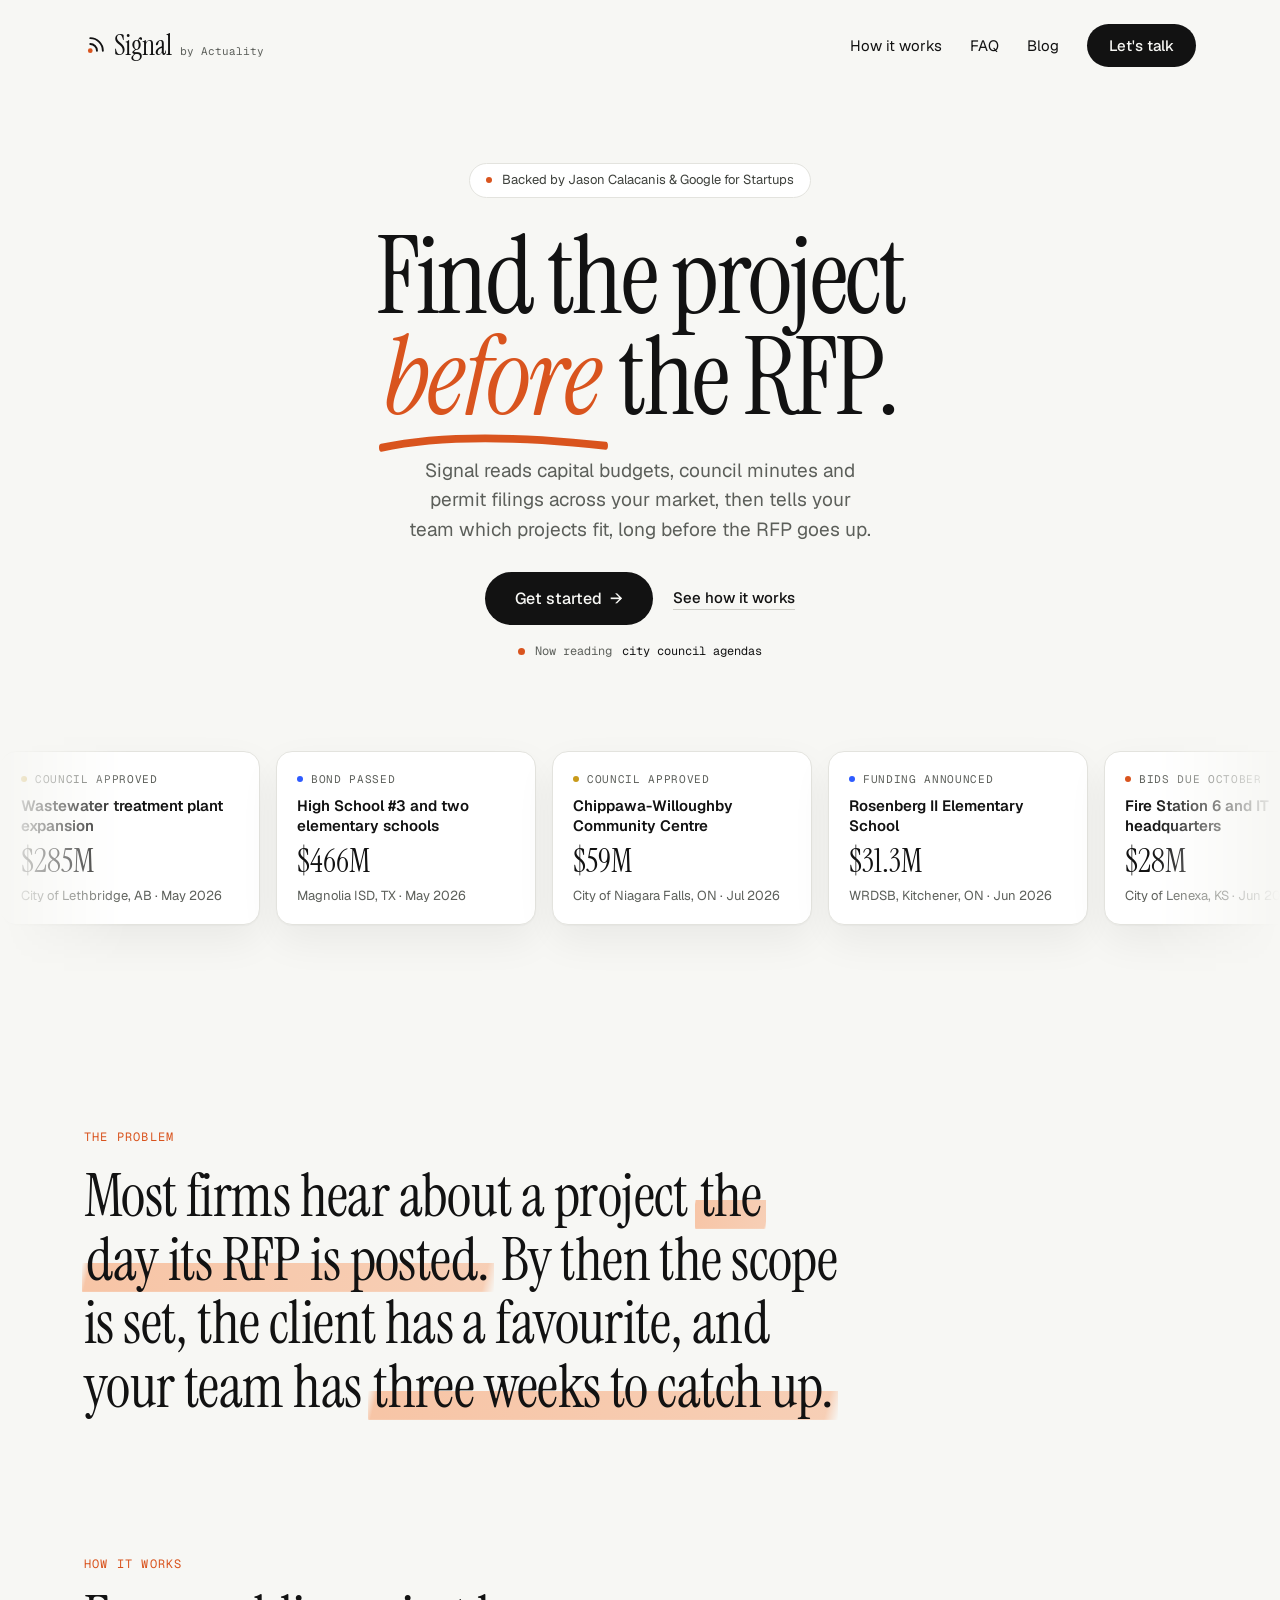
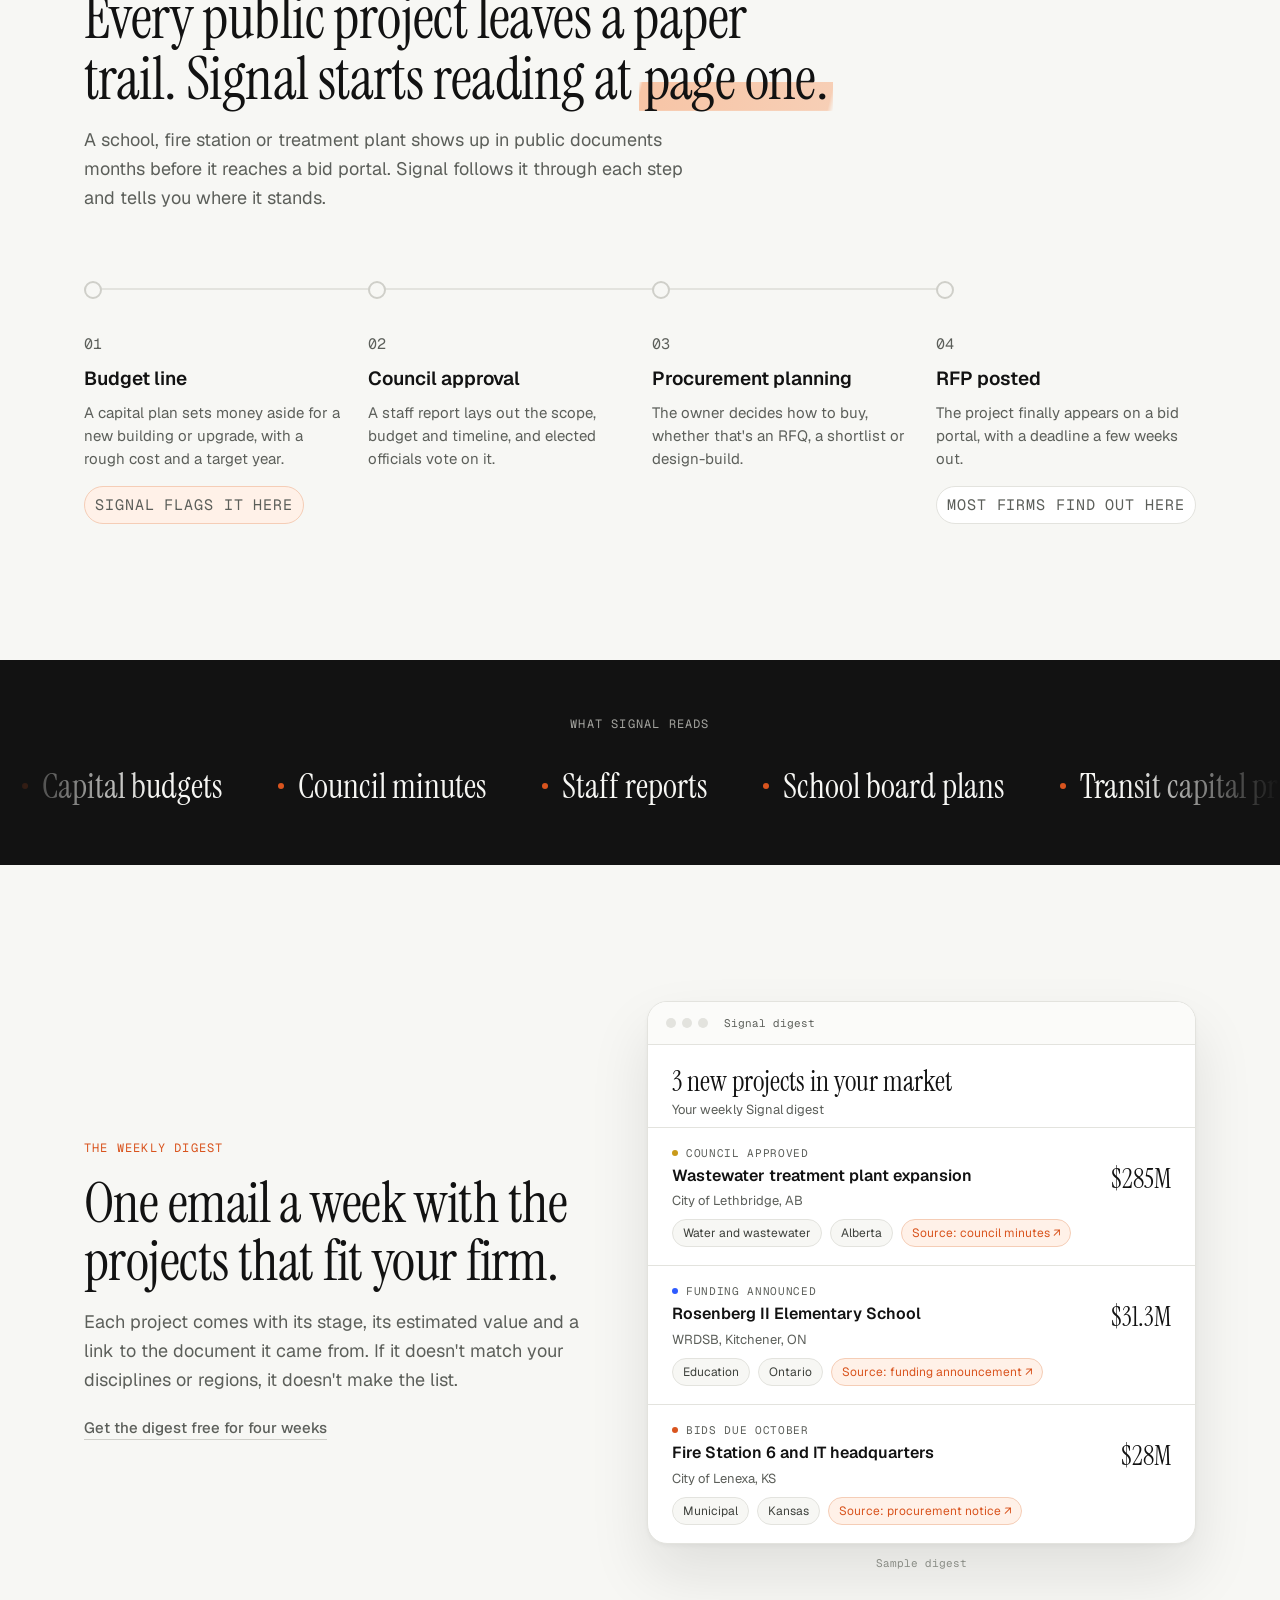
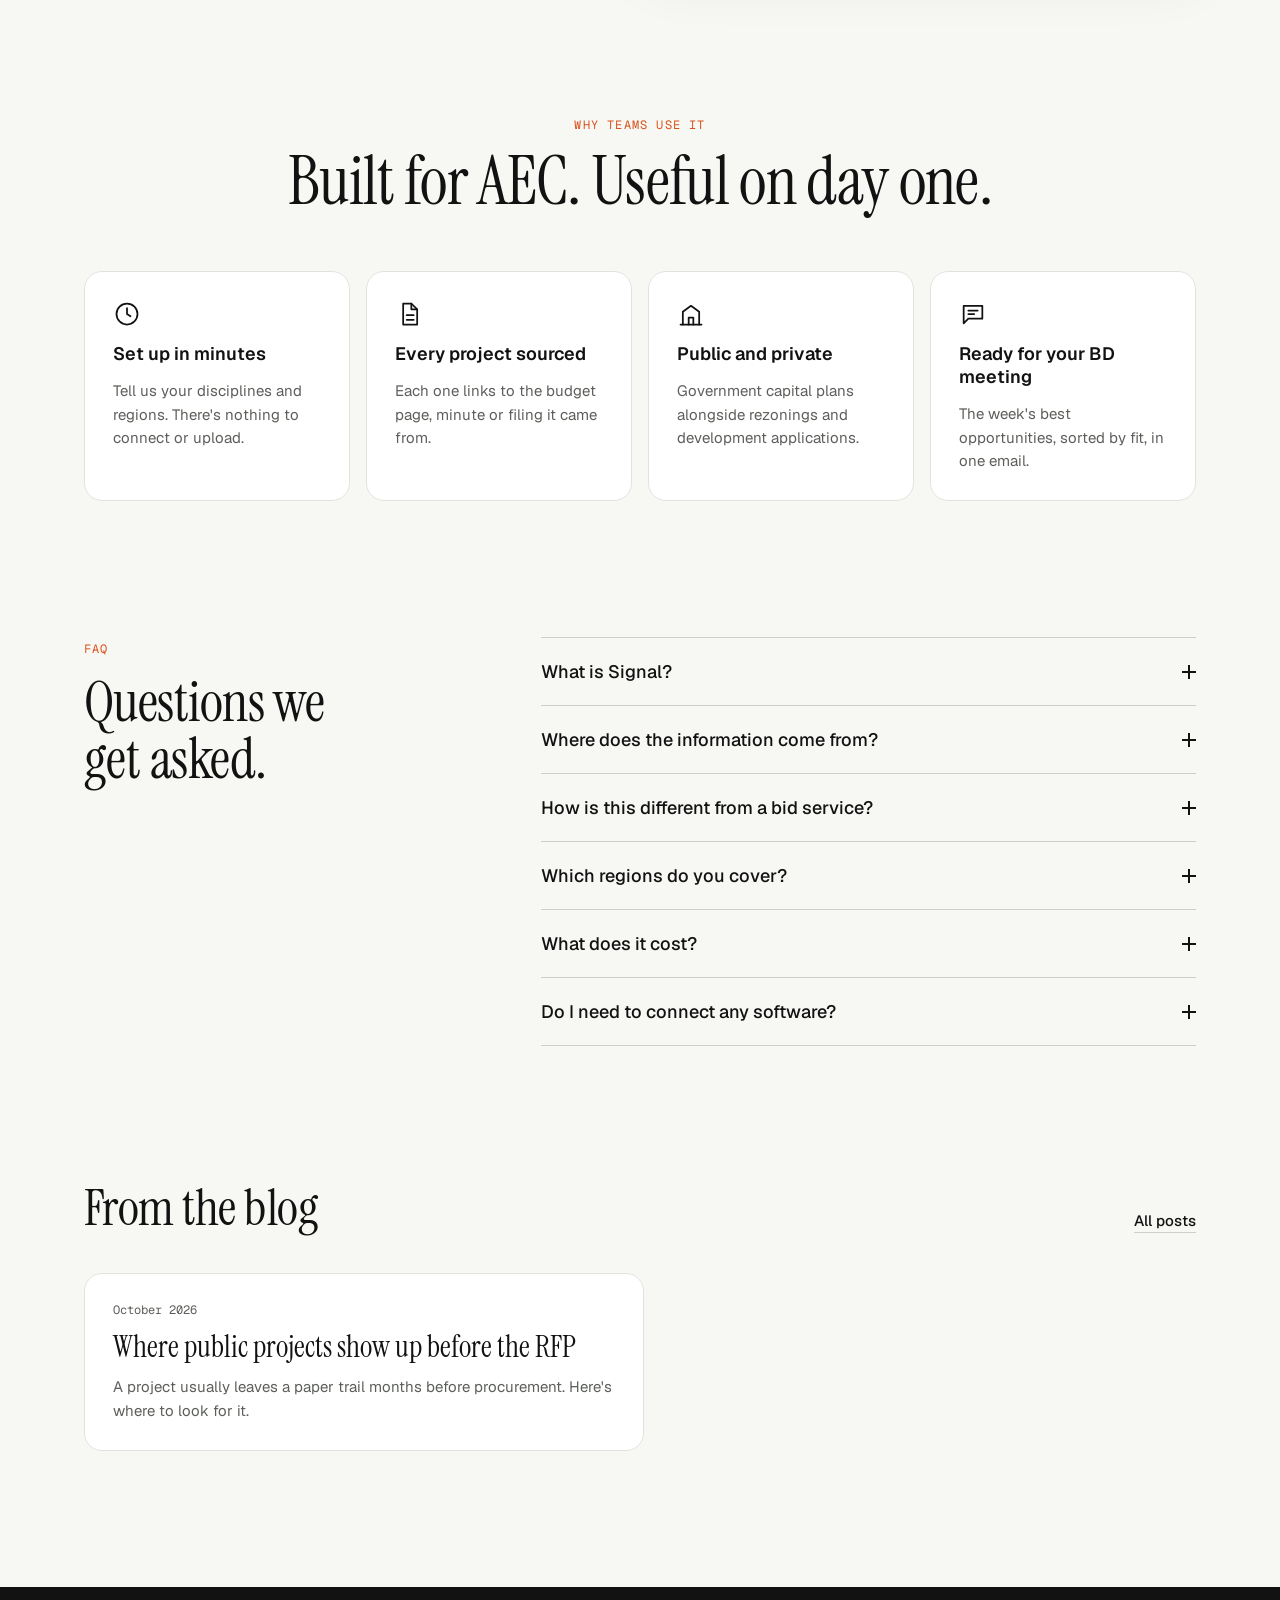
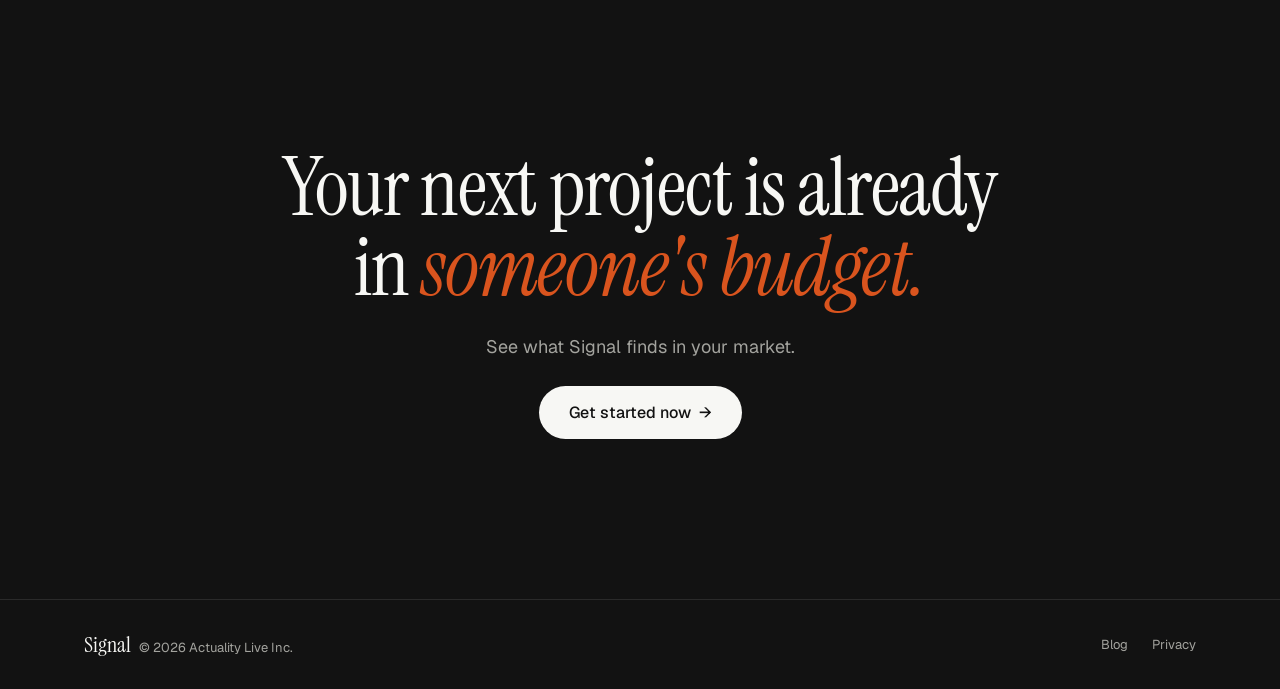
==== index.html @ 7be0cb13 "Add files via upload" ====
<!doctype html>
<html lang="en">
<head>
<meta charset="utf-8">
<meta name="viewport" content="width=device-width, initial-scale=1">
<title>Signal by Actuality | Find AEC projects before the RFP</title>
<meta name="description" content="Signal reads capital budgets, council minutes and permit filings across your market, then tells your AEC team which projects fit, long before the RFP goes up.">
<link rel="canonical" href="https://aecsignal.ai/">
<meta property="og:type" content="website">
<meta property="og:site_name" content="Signal by Actuality">
<meta property="og:title" content="Signal by Actuality">
<meta property="og:description" content="Signal reads capital budgets, council minutes and permit filings across your market, then tells your AEC team which projects fit, long before the RFP goes up.">
<meta property="og:url" content="https://aecsignal.ai/">
<meta property="og:image" content="https://aecsignal.ai/assets/og-image.png">
<meta property="og:image:width" content="1200">
<meta property="og:image:height" content="630">
<meta name="twitter:card" content="summary_large_image">
<link rel="icon" href="assets/favicon.svg" type="image/svg+xml">
<link rel="apple-touch-icon" href="assets/apple-touch-icon.png">
<link rel="preload" href="assets/fonts/InstrumentSerif-Regular.woff2" as="font" type="font/woff2" crossorigin>
<link rel="preload" href="assets/fonts/Geist.woff2" as="font" type="font/woff2" crossorigin>
<link rel="stylesheet" href="assets/site.css">
<script type="application/ld+json">{"@context": "https://schema.org", "@graph": [{"@type": "Organization", "@id": "https://aecsignal.ai/#org", "name": "Signal by Actuality", "url": "https://aecsignal.ai/", "logo": "https://aecsignal.ai/assets/apple-touch-icon.png", "parentOrganization": {"@type": "Organization", "name": "Actuality Live Inc."}}, {"@type": "WebSite", "@id": "https://aecsignal.ai/#website", "url": "https://aecsignal.ai/", "name": "Signal by Actuality", "publisher": {"@id": "https://aecsignal.ai/#org"}}, {"@type": "FAQPage", "mainEntity": [{"@type": "Question", "name": "What is Signal?", "acceptedAnswer": {"@type": "Answer", "text": "Signal finds AEC projects early. It reads public records like capital budgets, council agendas and permit filings, and sends your team the projects that match your disciplines and regions."}}, {"@type": "Question", "name": "Where does the information come from?", "acceptedAnswer": {"@type": "Answer", "text": "Public sources: municipal and school board capital budgets, council and board agendas, staff reports, funding announcements, rezoning and development applications, and procurement portals. Every project links back to the document it came from."}}, {"@type": "Question", "name": "How is this different from a bid service?", "acceptedAnswer": {"@type": "Answer", "text": "A bid service tells you about an RFP once it's posted. Signal looks for the project in the months before that, while the scope and budget are still being decided."}}, {"@type": "Question", "name": "Which regions do you cover?", "acceptedAnswer": {"@type": "Answer", "text": "We're starting with a focused set of markets in Canada and the US. Tell us where you work when you sign up and we'll let you know if we cover it."}}, {"@type": "Question", "name": "What does it cost?", "acceptedAnswer": {"@type": "Answer", "text": "The weekly digest is free for your first four weeks. If it's useful, we'll talk about pricing after that."}}, {"@type": "Question", "name": "Do I need to connect any software?", "acceptedAnswer": {"@type": "Answer", "text": "No. There's nothing to install, connect or upload. You tell us your disciplines and regions, and the digest arrives by email."}}]}]}</script>
<script>document.documentElement.classList.add('js');</script>
<style>
h1,h2,h3{text-wrap:balance}
p{text-wrap:pretty}
.nav-anchor{font-size:15px}
@media (max-width:760px){.nav-anchor{display:none}}

/* reveal system */
.js [data-reveal]{opacity:0;transform:translateY(22px);filter:blur(6px);transition:opacity .9s cubic-bezier(.2,.7,.2,1),transform .9s cubic-bezier(.2,.7,.2,1),filter .9s cubic-bezier(.2,.7,.2,1);transition-delay:var(--d,0s)}
.js [data-reveal].in{opacity:1;transform:none;filter:none}

/* hero */
.hero-shell{position:relative;overflow:hidden}
.wave-layer{position:absolute;inset:0;pointer-events:none;-webkit-mask-image:linear-gradient(to bottom,#000 55%,transparent 100%);mask-image:linear-gradient(to bottom,#000 55%,transparent 100%)}
.waves{position:absolute;left:50%;top:44%;width:0;height:0;pointer-events:none}
.waves span{position:absolute;left:-460px;top:-460px;width:920px;height:920px;border-radius:50%;border:1px solid var(--line-strong);opacity:0;animation:wave 9s cubic-bezier(.2,.6,.3,1) infinite}
.waves span:nth-child(2){animation-delay:3s}.waves span:nth-child(3){animation-delay:6s}
@keyframes wave{0%{transform:scale(.25);opacity:0}15%{opacity:.9}100%{transform:scale(1.25);opacity:0}}
.hero{position:relative;padding-top:72px;padding-bottom:56px;display:flex;flex-direction:column;align-items:center;text-align:center;gap:28px}
.pill{display:inline-flex;align-items:center;white-space:nowrap;position:relative;background:var(--white);border:1px solid var(--line);border-radius:999px;padding:8px 16px 8px 32px;font-size:13px;line-height:1.3;color:var(--soft);max-width:100%}
.pill::before{content:"";position:absolute;left:16px;top:50%;width:6px;height:6px;margin-top:-3px;border-radius:50%;background:var(--accent)}
@media (max-width:420px){.pill{white-space:normal;text-align:left}}
.dot{display:inline-block;width:6px;height:6px;border-radius:50%;background:var(--accent);flex:0 0 auto}
.hero h1{margin:0;max-width:1000px;font-family:var(--serif);font-weight:400;font-size:clamp(54px,8.4vw,120px);line-height:.94;letter-spacing:-.025em}
.hero h1 .w{display:inline-block;opacity:0;transform:translateY(.35em);filter:blur(10px);animation:wordIn 1s cubic-bezier(.2,.7,.2,1) forwards;animation-delay:var(--d)}
@keyframes wordIn{to{opacity:1;transform:none;filter:none}}
.hero h1 em{position:relative;color:var(--accent);padding-right:.04em}
.hero h1 em svg{position:absolute;left:-2%;bottom:-.08em;width:104%;height:.22em;overflow:visible}
.hero h1 em path{stroke:var(--accent);stroke-width:4;fill:none;stroke-linecap:round;stroke-dasharray:420;stroke-dashoffset:420;animation:draw 1.1s cubic-bezier(.6,0,.2,1) 1.15s forwards}
@keyframes draw{to{stroke-dashoffset:0}}
.hero .sub{margin:0;max-width:600px;font-size:19px;line-height:1.55;color:var(--muted);text-wrap:balance}
.hero-cta{display:flex;flex-direction:column;align-items:center;gap:18px}
.cta-row{display:flex;flex-wrap:wrap;justify-content:center;align-items:center;gap:20px}
.btn .arr{display:inline-block;margin-left:8px;transition:transform .25s}
.btn:hover .arr{transform:translateX(4px)}
.link{font-size:15px;font-weight:500;border-bottom:1px solid var(--line-strong);padding-bottom:2px}
.link:hover{border-color:var(--ink);opacity:1}
.reading{display:flex;align-items:center;gap:10px;font-family:var(--mono);font-size:12px;color:var(--muted)}
.reading .dot{width:7px;height:7px}
.reading b{font-weight:400;color:var(--ink);display:inline-block;min-width:12ch;text-align:left}
@keyframes sgSwap{from{opacity:0;transform:translateY(6px)}to{opacity:1;transform:none}}
.swap{animation:sgSwap .5s ease-out both}

/* project cards */
.cards-band{padding:24px 0 72px;overflow:hidden;-webkit-mask-image:linear-gradient(90deg,transparent,#000 10%,#000 90%,transparent);mask-image:linear-gradient(90deg,transparent,#000 10%,#000 90%,transparent)}
@keyframes sgMarq{from{transform:translateX(0)}to{transform:translateX(-50%)}}
@keyframes sgMarqR{from{transform:translateX(-50%)}to{transform:translateX(0)}}
.marq{display:flex;gap:16px;width:max-content;padding:12px 0;animation:sgMarq 70s linear infinite}
.marq-r{display:flex;gap:12px;width:max-content;animation:sgMarqR 50s linear infinite}
.marq:hover,.marq-r:hover{animation-play-state:paused}
@keyframes sgBob{0%,100%{transform:translateY(0)}50%{transform:translateY(-7px)}}
.bob{animation:sgBob 6s ease-in-out infinite}.bob2{animation:sgBob 7s ease-in-out -2s infinite}
.opp{flex:0 0 auto;width:260px;background:var(--white);border:1px solid var(--line);border-radius:16px;padding:20px;display:flex;flex-direction:column;gap:10px;text-align:left;box-shadow:0 1px 2px rgba(18,18,18,.04),0 16px 40px rgba(18,18,18,.06)}
.opp-stage{display:flex;align-items:center;gap:6px;font-family:var(--mono);font-size:11px;text-transform:uppercase;letter-spacing:.06em;color:var(--muted)}
.opp-title{font-size:15px;font-weight:600;line-height:1.3}
.opp-value{font-family:var(--serif);font-size:32px;line-height:1}
.opp-meta{font-size:13px;color:var(--muted)}
.lift{transition:transform .3s cubic-bezier(.2,.7,.2,1),box-shadow .3s,border-color .3s}
.lift:hover{transform:translateY(-4px);box-shadow:0 2px 4px rgba(18,18,18,.04),0 24px 48px rgba(18,18,18,.10);border-color:var(--line-strong);opacity:1}

/* scroll-lit statements */
.statement{display:flex;flex-direction:column;gap:20px;padding-top:120px}
.statement h2{max-width:1000px;font-size:clamp(34px,4.6vw,60px);line-height:1.08}
.lit .word{transition:color .25s}
.js .lit .word{color:#C9CBC5}
.js .lit .word.on{color:var(--ink)}

/* how it works */
.how{padding-top:136px;padding-bottom:136px;display:flex;flex-direction:column;gap:56px}
.how-head{display:flex;flex-direction:column;gap:16px;max-width:820px}
.how-head h2{font-size:clamp(36px,4.6vw,60px);line-height:1.04}
.how-head p{margin:0;font-size:18px;line-height:1.6;color:var(--muted);max-width:620px}
.track{position:relative;display:grid;grid-template-columns:repeat(4,1fr);gap:24px;padding-top:64px}
.rail{position:absolute;left:0;top:20px;height:2px;background:var(--line)}
.rail i{position:absolute;left:0;top:0;bottom:0;width:var(--p,0%);background:var(--accent);transition:width .15s linear}
.stage{position:relative;display:flex;flex-direction:column;gap:10px}
.stage::before{content:"";position:absolute;top:-51px;left:0;width:14px;height:14px;border-radius:50%;background:var(--paper);border:2px solid var(--line-strong);transition:border-color .3s,background .3s,box-shadow .3s}
.stage.on::before{border-color:var(--accent);background:var(--accent);box-shadow:0 0 0 6px rgba(217,84,30,.14)}
.stage-n{font-family:var(--mono);font-size:12px;color:var(--muted)}
.stage strong{font-size:19px;font-weight:600}
.stage span{font-size:15px;line-height:1.55;color:var(--muted)}
.tag{align-self:flex-start;margin-top:6px;font-family:var(--mono);font-size:11px;letter-spacing:.06em;text-transform:uppercase;padding:6px 10px;border-radius:999px}
.tag-signal{background:var(--accent-wash);color:var(--accent);border:1px solid #F5CDB6}
.tag-late{background:var(--white);color:var(--muted);border:1px solid var(--line)}
@media (max-width:760px){
  .track{grid-template-columns:1fr;gap:36px;padding-top:0;padding-left:40px}
  .rail{left:6px;top:4px;width:2px!important}
  .rail i{width:100%;height:var(--p,0%);bottom:auto}
  .stage::before{top:2px;left:-41px}
}

/* sources band */
.night{background:var(--ink);color:var(--paper)}
.sources-label{padding-top:56px;padding-bottom:12px;text-align:center;font-family:var(--mono);font-size:12px;letter-spacing:.1em;text-transform:uppercase;color:var(--night-text)}
.sources-band{padding:20px 0 56px;overflow:hidden;-webkit-mask-image:linear-gradient(90deg,transparent,#000 12%,#000 88%,transparent);mask-image:linear-gradient(90deg,transparent,#000 12%,#000 88%,transparent)}
.source{flex:0 0 auto;display:flex;align-items:center;gap:12px;font-family:var(--serif);font-size:34px;color:var(--paper);padding:0 22px}

/* digest */
.digest{padding-top:136px;padding-bottom:136px;display:grid;grid-template-columns:1fr 1.1fr;gap:64px;align-items:center}
@media (max-width:900px){.digest{grid-template-columns:1fr}}
.digest-copy{display:flex;flex-direction:column;gap:18px}
.digest-copy h2{font-size:clamp(36px,4.4vw,56px);line-height:1.04}
.digest-copy p{margin:0;font-size:18px;line-height:1.6;color:var(--muted)}
.mail{background:var(--white);border:1px solid var(--line);border-radius:20px;box-shadow:0 2px 4px rgba(18,18,18,.04),0 30px 60px rgba(18,18,18,.10);overflow:hidden}
.mail-top{display:flex;align-items:center;gap:6px;padding:14px 18px;border-bottom:1px solid var(--line);background:#FBFBF9}
.mail-top i{width:10px;height:10px;border-radius:50%;background:var(--line)}
.mail-top span{margin-left:10px;font-family:var(--mono);font-size:11px;color:var(--muted)}
.mail-head{padding:22px 24px 8px}
.mail-head b{display:block;font-family:var(--serif);font-weight:400;font-size:28px;line-height:1.1}
.mail-head small{font-size:13px;color:var(--muted)}
.mail-item{display:grid;grid-template-columns:1fr auto;gap:6px 16px;padding:18px 24px;border-top:1px solid var(--line)}
.mail-item .opp-stage{grid-column:1/-1}
.mail-item strong{font-size:16px;font-weight:600;line-height:1.3}
.mail-item .val{font-family:var(--serif);font-size:26px;line-height:1;text-align:right;grid-row:2/4;grid-column:2}
.mail-item .where{font-size:13px;color:var(--muted)}
.mail-item .why{grid-column:1/-1;display:flex;flex-wrap:wrap;gap:8px;margin-top:4px}
.chip{font-size:12px;padding:5px 10px;border-radius:999px;background:var(--paper);border:1px solid var(--line);color:var(--soft)}
.chip-src{position:relative;color:var(--accent);background:var(--accent-wash);border-color:#F5CDB6}
.js .mail-item{opacity:0;transform:translateY(14px);transition:opacity .7s cubic-bezier(.2,.7,.2,1),transform .7s cubic-bezier(.2,.7,.2,1);transition-delay:var(--d,0s)}
.mail.in .mail-item{opacity:1;transform:none}
.mail.in .chip-src{animation:srcPing 2.4s ease-out 1.6s 2}
@keyframes srcPing{0%{box-shadow:0 0 0 0 rgba(217,84,30,.35)}70%,100%{box-shadow:0 0 0 8px rgba(217,84,30,0)}}
.caption{margin-top:12px;font-family:var(--mono);font-size:11px;color:var(--faint);text-align:center}

/* features */
.aec{padding-bottom:136px;display:flex;flex-direction:column;gap:56px}
.center-head{display:flex;flex-direction:column;align-items:center;text-align:center;gap:16px}
.center-head h2{font-size:clamp(40px,5.2vw,68px);line-height:1}
.feature-grid{display:grid;grid-template-columns:repeat(auto-fit,minmax(240px,1fr));gap:16px}
.feature{background:var(--white);border:1px solid var(--line);border-radius:18px;padding:28px;display:flex;flex-direction:column;gap:14px}
.feature strong{font-size:18px;font-weight:600}
.feature span{font-size:15px;line-height:1.55;color:var(--muted)}

/* faq */
.faq{padding-bottom:136px;display:grid;grid-template-columns:1fr 1.6fr;gap:48px}
@media (max-width:900px){.faq{grid-template-columns:1fr}}
.faq h2{font-size:clamp(36px,4.4vw,56px);line-height:1.02}
.faq-list{border-top:1px solid var(--line-strong)}
.faq details{border-bottom:1px solid var(--line-strong)}
.faq summary{list-style:none;cursor:pointer;display:flex;justify-content:space-between;align-items:center;gap:24px;padding:22px 0;font-size:18px;font-weight:500}
.faq summary::-webkit-details-marker{display:none}
.faq summary .pm{flex:0 0 auto;width:14px;height:14px;position:relative}
.faq summary .pm::before,.faq summary .pm::after{content:"";position:absolute;left:0;top:6px;width:14px;height:2px;background:var(--ink);transition:transform .3s}
.faq summary .pm::after{transform:rotate(90deg)}
.faq details[open] summary .pm::after{transform:rotate(0)}
.faq details p{margin:0 0 24px;max-width:640px;font-size:16px;line-height:1.65;color:var(--muted)}
.faq details[open] p{animation:sgSwap .4s ease-out both}

/* blog teaser */
.latest{padding-bottom:136px;display:flex;flex-direction:column;gap:40px}
.latest-head{display:flex;flex-wrap:wrap;align-items:end;justify-content:space-between;gap:16px}
.latest-head h2{font-size:clamp(34px,4vw,52px);line-height:1}
.post-card{background:var(--white);border:1px solid var(--line);border-radius:18px;padding:28px;display:flex;flex-direction:column;gap:12px;max-width:560px}
.post-card h3{margin:0;font-family:var(--serif);font-weight:400;font-size:30px;line-height:1.1}
.post-card p{margin:0;font-size:15px;line-height:1.55;color:var(--muted)}

/* final cta */
.cta{position:relative;overflow:hidden}
.cta .waves span{border-color:#2E2E2E}
.cta .waves{top:50%}
.cta .wrap{position:relative;padding-top:160px;padding-bottom:160px;display:flex;flex-direction:column;align-items:center;text-align:center;gap:28px}
.cta h2{max-width:900px;font-size:clamp(44px,6.4vw,88px);line-height:.98;letter-spacing:-.015em}
.cta h2 em{color:var(--accent)}
.cta p{margin:0;font-size:18px;color:var(--night-text)}



/* highlighter */
.hl{color:inherit;background-color:transparent;background-image:linear-gradient(104deg,rgba(247,180,140,0) 0%,rgba(247,180,140,.75) 2%,rgba(247,180,140,.6) 97%,rgba(247,180,140,0) 100%);background-repeat:no-repeat;background-position:0 88%;background-size:100% 38%;-webkit-box-decoration-break:clone;box-decoration-break:clone;padding:0 .08em;margin:0 -.04em;border-radius:.12em}
.js .hl{background-size:0% 38%;transition:background-size 1.1s cubic-bezier(.6,0,.2,1);transition-delay:calc(var(--d,0s) + .35s)}
.js .in .hl,.js .hl.in{background-size:100% 38%}

/* status dots: drawn in reserved padding so they can never sit on top of text */
.has-dot{position:relative;padding-left:14px}
.has-dot::before{content:"";position:absolute;left:0;top:50%;width:6px;height:6px;margin-top:-3px;border-radius:50%;background:var(--dc,var(--accent))}
.reading .has-dot{padding-left:17px}
.reading .has-dot::before{width:7px;height:7px;margin-top:-3.5px}
.dot-pulse::before{animation:sgPulse 1.8s ease-out infinite}
.source.has-dot{padding-left:42px}
.source.has-dot::before{left:22px}
.opp-stage{display:block}

@media (prefers-reduced-motion: reduce){
  .js [data-reveal],.js .mail-item,.hero h1 .w{opacity:1!important;transform:none!important;filter:none!important}
  .hero h1 em path{stroke-dashoffset:0}
  .waves{display:none}
  .js .lit .word{color:var(--ink)}
  .js .hl{background-size:100% 38%}
}
</style>
</head>
<body>

<div class="hero-shell">
<div class="wave-layer" aria-hidden="true"><div class="waves"><span></span><span></span><span></span></div></div>

<nav class="wrap nav" aria-label="Main" style="position:relative">
  <a href="./" class="brand" aria-label="Signal by Actuality, home">
    <svg width="22" height="22" viewBox="0 0 28 28" fill="none" aria-hidden="true"><circle cx="8" cy="20" r="3" fill="#D9541E"/><path d="M8 11.5a8.5 8.5 0 0 1 8.5 8.5" stroke="#121212" stroke-width="2.4" stroke-linecap="round"/><path d="M8 4a16 16 0 0 1 16 16" stroke="#121212" stroke-width="2.4" stroke-linecap="round"/></svg>
    <span class="brand-name">Signal</span><span class="brand-by">by Actuality</span>
  </a>
  <div class="nav-links">
    <a href="#how" class="nav-anchor">How it works</a>
    <a href="#faq" class="nav-anchor">FAQ</a>
    <a href="blog/">Blog</a>
    <a href="start/" class="btn">Let's talk</a>
  </div>
</nav>

<header class="wrap hero">
  <div class="pill" data-reveal>Backed by Jason Calacanis &amp; Google for Startups</div>
  <h1><span class="w" style="--d:.10s">Find</span> <span class="w" style="--d:.18s">the</span> <span class="w" style="--d:.26s">project</span> <span class="w" style="--d:.38s"><em>before<svg viewBox="0 0 200 12" preserveAspectRatio="none" aria-hidden="true"><path d="M2 8 C 50 2, 120 2, 198 7"/></svg></em></span> <span class="w" style="--d:.50s">the</span> <span class="w" style="--d:.58s">RFP.</span></h1>
  <p class="sub" data-reveal style="--d:.6s">Signal reads capital budgets, council minutes and permit filings across your market, then tells your team which projects fit, long before the RFP goes up.</p>
  <div class="hero-cta" data-reveal style="--d:.75s">
    <div class="cta-row">
      <a href="start/" class="btn btn-lg">Get started<span class="arr" aria-hidden="true">→</span></a>
      <a href="#how" class="link">See how it works</a>
    </div>
    <div class="reading" aria-hidden="true">
      <span class="has-dot dot-pulse">Now reading</span><b id="reading">city council agendas</b>
    </div>
  </div>
</header>
</div>

<section class="cards-band" aria-label="Examples of projects found in public records" data-reveal style="--d:.9s">
  <div class="marq" id="cards"></div>
</section>

<section class="wrap statement" aria-labelledby="problem-h">
  <span class="eyebrow" data-reveal>The problem</span>
  <h2 id="problem-h" class="display" data-reveal>Most firms hear about a project <mark class="hl" style="--d:.1s">the day its RFP is posted.</mark> By then the scope is set, the client has a favourite, and your team has <mark class="hl" style="--d:.6s">three weeks to catch up.</mark></h2>
</section>

<section class="wrap how" id="how" aria-labelledby="how-h">
  <div class="how-head">
    <span class="eyebrow" data-reveal>How it works</span>
    <h2 id="how-h" class="display" data-reveal>Every public project leaves a paper trail. Signal starts reading at <mark class="hl" style="--d:.3s">page one.</mark></h2>
    <p data-reveal style="--d:.1s">A school, fire station or treatment plant shows up in public documents months before it reaches a bid portal. Signal follows it through each step and tells you where it stands.</p>
  </div>
  <div class="track" id="track">
    <div class="rail" aria-hidden="true"><i></i></div>
    <div class="stage">
      <span class="stage-n">01</span><strong>Budget line</strong>
      <span>A capital plan sets money aside for a new building or upgrade, with a rough cost and a target year.</span>
      <span class="tag tag-signal">Signal flags it here</span>
    </div>
    <div class="stage">
      <span class="stage-n">02</span><strong>Council approval</strong>
      <span>A staff report lays out the scope, budget and timeline, and elected officials vote on it.</span>
    </div>
    <div class="stage">
      <span class="stage-n">03</span><strong>Procurement planning</strong>
      <span>The owner decides how to buy, whether that's an RFQ, a shortlist or design-build.</span>
    </div>
    <div class="stage">
      <span class="stage-n">04</span><strong>RFP posted</strong>
      <span>The project finally appears on a bid portal, with a deadline a few weeks out.</span>
      <span class="tag tag-late">Most firms find out here</span>
    </div>
  </div>
</section>

<section class="night" aria-label="What Signal reads">
  <div class="wrap sources-label">What Signal reads</div>
  <div class="sources-band"><div class="marq-r" id="sources"></div></div>
</section>

<section class="wrap digest" aria-labelledby="digest-h">
  <div class="digest-copy">
    <span class="eyebrow" data-reveal>The weekly digest</span>
    <h2 id="digest-h" class="display" data-reveal>One email a week with the projects that fit your firm.</h2>
    <p data-reveal style="--d:.1s">Each project comes with its stage, its estimated value and a link to the document it came from. If it doesn't match your disciplines or regions, it doesn't make the list.</p>
    <p data-reveal style="--d:.15s"><a href="start/" class="link">Get the digest free for four weeks</a></p>
  </div>
  <div>
    <div class="mail" id="mail" role="img" aria-label="Sample Signal digest email listing three projects with their stage, value and source">
      <div class="mail-top"><i></i><i></i><i></i><span>Signal digest</span></div>
      <div class="mail-head"><b>3 new projects in your market</b><small>Your weekly Signal digest</small></div>
      <div class="mail-item" style="--d:.15s">
        <span class="opp-stage has-dot" style="--dc:var(--council)">Council approved</span>
        <strong>Wastewater treatment plant expansion</strong><span class="val">$285M</span>
        <span class="where">City of Lethbridge, AB</span>
        <span class="why"><span class="chip">Water and wastewater</span><span class="chip">Alberta</span><span class="chip chip-src">Source: council minutes ↗</span></span>
      </div>
      <div class="mail-item" style="--d:.35s">
        <span class="opp-stage has-dot" style="--dc:var(--budget)">Funding announced</span>
        <strong>Rosenberg II Elementary School</strong><span class="val">$31.3M</span>
        <span class="where">WRDSB, Kitchener, ON</span>
        <span class="why"><span class="chip">Education</span><span class="chip">Ontario</span><span class="chip chip-src">Source: funding announcement ↗</span></span>
      </div>
      <div class="mail-item" style="--d:.55s">
        <span class="opp-stage has-dot" style="--dc:var(--live)">Bids due October</span>
        <strong>Fire Station 6 and IT headquarters</strong><span class="val">$28M</span>
        <span class="where">City of Lenexa, KS</span>
        <span class="why"><span class="chip">Municipal</span><span class="chip">Kansas</span><span class="chip chip-src">Source: procurement notice ↗</span></span>
      </div>
    </div>
    <p class="caption">Sample digest</p>
  </div>
</section>

<section class="wrap aec" aria-labelledby="aec-h">
  <div class="center-head">
    <span class="eyebrow" data-reveal>Why teams use it</span>
    <h2 id="aec-h" class="display" data-reveal>Built for AEC. Useful on day one.</h2>
  </div>
  <div class="feature-grid">
    <div class="feature lift" data-reveal style="--d:0s">
      <svg width="28" height="28" viewBox="0 0 24 24" fill="none" stroke="#121212" stroke-width="1.5" stroke-linecap="round" stroke-linejoin="round" aria-hidden="true"><circle cx="12" cy="12" r="9"/><path d="M12 7v5l3 2"/></svg>
      <strong>Set up in minutes</strong><span>Tell us your disciplines and regions. There's nothing to connect or upload.</span>
    </div>
    <div class="feature lift" data-reveal style="--d:.08s">
      <svg width="28" height="28" viewBox="0 0 24 24" fill="none" stroke="#121212" stroke-width="1.5" stroke-linecap="round" stroke-linejoin="round" aria-hidden="true"><path d="M7 3h7l5 5v13H7z"/><path d="M14 3v5h5"/><path d="M10 13h6M10 17h6"/></svg>
      <strong>Every project sourced</strong><span>Each one links to the budget page, minute or filing it came from.</span>
    </div>
    <div class="feature lift" data-reveal style="--d:.16s">
      <svg width="28" height="28" viewBox="0 0 24 24" fill="none" stroke="#121212" stroke-width="1.5" stroke-linecap="round" stroke-linejoin="round" aria-hidden="true"><path d="M3 21h18"/><path d="M5 21V10l7-5 7 5v11"/><path d="M10 21v-6h4v6"/></svg>
      <strong>Public and private</strong><span>Government capital plans alongside rezonings and development applications.</span>
    </div>
    <div class="feature lift" data-reveal style="--d:.24s">
      <svg width="28" height="28" viewBox="0 0 24 24" fill="none" stroke="#121212" stroke-width="1.5" stroke-linecap="round" stroke-linejoin="round" aria-hidden="true"><path d="M4 5h16v11H8l-4 4z"/><path d="M8 9h8M8 12h5"/></svg>
      <strong>Ready for your BD meeting</strong><span>The week's best opportunities, sorted by fit, in one email.</span>
    </div>
  </div>
</section>

<section class="wrap faq" id="faq" aria-labelledby="faq-h">
  <div><span class="eyebrow" data-reveal>FAQ</span><h2 id="faq-h" class="display" data-reveal style="margin-top:16px">Questions we get asked.</h2></div>
  <div class="faq-list" data-reveal>
    <details><summary>What is Signal?<span class="pm" aria-hidden="true"></span></summary><p>Signal finds AEC projects early. It reads public records like capital budgets, council agendas and permit filings, and sends your team the projects that match your disciplines and regions.</p></details>
    <details><summary>Where does the information come from?<span class="pm" aria-hidden="true"></span></summary><p>Public sources: municipal and school board capital budgets, council and board agendas, staff reports, funding announcements, rezoning and development applications, and procurement portals. Every project links back to the document it came from.</p></details>
    <details><summary>How is this different from a bid service?<span class="pm" aria-hidden="true"></span></summary><p>A bid service tells you about an RFP once it's posted. Signal looks for the project in the months before that, while the scope and budget are still being decided.</p></details>
    <details><summary>Which regions do you cover?<span class="pm" aria-hidden="true"></span></summary><p>We're starting with a focused set of markets in Canada and the US. Tell us where you work when you sign up and we'll let you know if we cover it.</p></details>
    <details><summary>What does it cost?<span class="pm" aria-hidden="true"></span></summary><p>The weekly digest is free for your first four weeks. If it's useful, we'll talk about pricing after that.</p></details>
    <details><summary>Do I need to connect any software?<span class="pm" aria-hidden="true"></span></summary><p>No. There's nothing to install, connect or upload. You tell us your disciplines and regions, and the digest arrives by email.</p></details>
  </div>
</section>

<section class="wrap latest" aria-labelledby="latest-h">
  <div class="latest-head">
    <h2 id="latest-h" class="display" data-reveal>From the blog</h2>
    <a href="blog/" class="link">All posts</a>
  </div>
  <a href="blog/finding-projects-before-the-rfp/" class="post-card lift" data-reveal>
    <span class="meta">October 2026</span>
    <h3>Where public projects show up before the RFP</h3>
    <p>A project usually leaves a paper trail months before procurement. Here's where to look for it.</p>
  </a>
</section>

<section class="night cta" id="demo" aria-labelledby="demo-h">
  <div class="waves" aria-hidden="true"><span></span><span></span><span></span></div>
  <div class="wrap">
    <h2 id="demo-h" class="display" data-reveal>Your next project is already in <em>someone's budget.</em></h2>
    <p data-reveal style="--d:.1s">See what Signal finds in your market.</p>
    <a href="start/" class="btn btn-lg btn-light" data-reveal style="--d:.2s">Get started now<span class="arr" aria-hidden="true">→</span></a>
  </div>
</section>

<footer class="footer">
  <div class="wrap">
    <span class="footer-brand"><span>Signal</span><span>© 2026 Actuality Live Inc.</span></span>
    <div class="footer-links"><a href="blog/">Blog</a><a href="privacy/">Privacy</a></div>
  </div>
</footer>

<script src="assets/site.js"></script>
<script>
(function(){
  var reduce=window.matchMedia('(prefers-reduced-motion: reduce)').matches;
  function esc(s){return String(s).replace(/[&<>"]/g,function(c){return{'&':'&amp;','<':'&lt;','>':'&gt;','"':'&quot;'}[c];});}

  // project cards
  var dots={budget:'var(--budget)',council:'var(--council)',live:'var(--live)',permit:'var(--permit)'};
  var cards=[
    ['Council approved','council','Wastewater treatment plant expansion','$285M','City of Lethbridge, AB · May 2026'],
    ['Bond passed','budget','High School #3 and two elementary schools','$466M','Magnolia ISD, TX · May 2026'],
    ['Council approved','council','Chippawa-Willoughby Community Centre','$59M','City of Niagara Falls, ON · Jul 2026'],
    ['Funding announced','budget','Rosenberg II Elementary School','$31.3M','WRDSB, Kitchener, ON · Jun 2026'],
    ['Bids due October','live','Fire Station 6 and IT headquarters','$28M','City of Lenexa, KS · Jun 2026'],
    ['Funding announced','budget','New elementary school, Fort Erie','$26.4M','DSB of Niagara, ON · May 2026'],
    ['Funding announced','budget','Valleyview replacement school','$21.4M','KPDSB, Kenora, ON · Apr 2026'],
    ['Funding announced','budget','New school, Thessalon','$15.8M','Algoma DSB, ON · May 2026'],
    ['Design awarded','permit','Fire Station 6','$11.1M','City of Lawrence, KS · Aug 2026'],
    ['Planning stage','budget','14 new schools announced','14 schools','Alberta Budget 2026, Calgary · Feb 2026'],
    ['Council vote','council','Wastewater treatment plant upgrade','Nov ballot','Aiken County, SC · Aug 2026']
  ];
  var html='';
  cards.concat(cards).forEach(function(c,i){
    html+='<div class="opp lift '+(i%2?'bob2':'bob')+'"'+(i>=cards.length?' aria-hidden="true"':'')+'>'+
      '<span class="opp-stage has-dot" style="--dc:'+dots[c[1]]+'">'+esc(c[0])+'</span>'+
      '<span class="opp-title">'+esc(c[2])+'</span><span class="opp-value">'+esc(c[3])+'</span>'+
      '<span class="opp-meta">'+esc(c[4])+'</span></div>';
  });
  document.getElementById('cards').innerHTML=html;

  var sources=['Capital budgets','Council minutes','Staff reports','School board plans','Transit capital programs','Permit filings','Rezoning applications','Funding announcements','Asset management plans','Procurement portals','Development applications','Infrastructure grants'];
  var sh='';
  sources.concat(sources).forEach(function(n,i){sh+='<span class="source has-dot"'+(i>=sources.length?' aria-hidden="true"':'')+'>'+esc(n)+'</span>';});
  document.getElementById('sources').innerHTML=sh;

  // ticker
  var reads=['city council agendas','capital budgets','school board plans','building permits','zoning applications','bond measures','infrastructure grants','transit expansion plans','hospital master plans','water master plans','campus capital plans','planning committee reports','development applications','asset management plans','public tenders'];
  var el=document.getElementById('reading'),t=0;
  if(!reduce){setInterval(function(){t=(t+1)%reads.length;el.textContent=reads[t];el.classList.remove('swap');void el.offsetWidth;el.classList.add('swap');},2600);}

  // reveal on scroll
  var revealEls=[].slice.call(document.querySelectorAll('[data-reveal]'));
  var mail=document.getElementById('mail');
  if('IntersectionObserver' in window&&!reduce){
    var io=new IntersectionObserver(function(es){es.forEach(function(e){if(e.isIntersecting){e.target.classList.add('in');io.unobserve(e.target);}});},{rootMargin:'0px 0px -8% 0px',threshold:.12});
    revealEls.forEach(function(x){io.observe(x);});io.observe(mail);
  }else{revealEls.forEach(function(x){x.classList.add('in');});mail.classList.add('in');}

  // scroll-lit statement: wrap words
  var lit=[].slice.call(document.querySelectorAll('.lit'));
  lit.forEach(function(h){
    h.innerHTML=h.textContent.trim().split(/\s+/).map(function(w){return '<span class="word">'+esc(w)+'</span>';}).join(' ');
  });
  var track=document.getElementById('track'),stages=[].slice.call(track.querySelectorAll('.stage')),rail=track.querySelector('.rail');
  var vertical=function(){return window.matchMedia('(max-width:760px)').matches;};
  function onScroll(){
    var vh=window.innerHeight;
    lit.forEach(function(h){
      var r=h.getBoundingClientRect();
      var p=reduce?1:Math.min(1,Math.max(0,(vh*0.85-r.top)/(r.height+vh*0.35)));
      var ws=h.querySelectorAll('.word'),n=Math.round(p*ws.length);
      for(var k=0;k<ws.length;k++){ws[k].classList.toggle('on',k<n);}
    });
    var r=track.getBoundingClientRect();
    var p=reduce?1:Math.min(1,Math.max(0,(vh*0.75-r.top)/(r.height*0.9)));
    var v=vertical(),last=stages[stages.length-1];
    var len=v?last.offsetTop+8:last.offsetLeft+7;
    if(v){rail.style.height=len+'px';rail.style.width='';}else{rail.style.width=len+'px';rail.style.height='';}
    rail.style.setProperty('--p',(p*100)+'%');
    stages.forEach(function(s){var at=(v?s.offsetTop:s.offsetLeft)/len;s.classList.toggle('on',p>0&&p>=at-0.002);});
  }
  var ticking=false;
  window.addEventListener('scroll',function(){if(!ticking){ticking=true;requestAnimationFrame(function(){onScroll();ticking=false;});}},{passive:true});
  window.addEventListener('resize',onScroll);
  onScroll();
})();
</script>
</body>
</html>
---- assets/site.css ----
/* Self-hosted brand fonts (SIL Open Font License) */
@font-face{font-family:'Instrument Serif';src:url(fonts/InstrumentSerif-Regular.woff2) format('woff2');font-weight:400;font-style:normal;font-display:swap}
@font-face{font-family:'Instrument Serif';src:url(fonts/InstrumentSerif-Italic.woff2) format('woff2');font-weight:400;font-style:italic;font-display:swap}
@font-face{font-family:'Geist';src:url(fonts/Geist.woff2) format('woff2');font-weight:100 900;font-style:normal;font-display:swap}
@font-face{font-family:'Geist Mono';src:url(fonts/GeistMono.woff2) format('woff2');font-weight:100 900;font-style:normal;font-display:swap}
:root{
  --paper:#F7F7F4; --ink:#121212; --muted:#5C5F5A; --faint:#8A8D86; --soft:#3E413C;
  --line:#E3E3DE; --line-strong:#CFCFC9; --white:#FFFFFF; --night-text:#A3A39E; --night-line:#2A2A2A;
  --accent:#D9541E; --accent-wash:#FFF1E8;
  --budget:#2E5BFF; --council:#C99A1A; --live:#D9541E; --permit:#1F7A55;
  --serif:'Instrument Serif', Georgia, 'Times New Roman', serif;
  --sans:'Geist', system-ui, -apple-system, 'Segoe UI', sans-serif;
  --mono:'Geist Mono', ui-monospace, 'SFMono-Regular', Menlo, monospace;
}
*{box-sizing:border-box}
html{scroll-behavior:smooth}
body{margin:0;background:var(--paper);color:var(--ink);font-family:var(--sans);-webkit-font-smoothing:antialiased;overflow-x:hidden}
a{color:inherit;text-decoration:none}
a:hover{opacity:.85}
:focus-visible{outline:2px solid var(--accent);outline-offset:3px;border-radius:6px}
img{max-width:100%}
.wrap{max-width:1160px;margin:0 auto;padding-left:24px;padding-right:24px}

/* nav */
.nav{display:flex;flex-wrap:wrap;align-items:center;justify-content:space-between;gap:16px;padding-top:24px;padding-bottom:24px}
.brand{display:flex;align-items:baseline;gap:8px}
.brand svg{align-self:center}
.brand-name{font-family:var(--serif);font-size:28px;line-height:1}
.brand-by{font-family:var(--mono);font-size:11px;color:var(--muted)}
.nav-links{display:flex;flex-wrap:wrap;align-items:center;gap:28px;font-size:15px}
.btn{display:inline-block;background:var(--ink);color:var(--paper);font-weight:500;padding:12px 22px;border-radius:999px;border:0;font:inherit;font-weight:500;cursor:pointer;transition:transform .2s,opacity .2s}
.btn:hover{transform:translateY(-1px);opacity:1}
.btn-lg{font-size:16px;padding:16px 30px}
.btn-light{background:var(--paper);color:var(--ink)}

/* type */
.eyebrow{font-family:var(--mono);font-size:12px;letter-spacing:.1em;text-transform:uppercase;color:var(--accent)}
.display{margin:0;font-family:var(--serif);font-weight:400;letter-spacing:-.01em}
.dim{color:var(--faint)}

/* footer */
.footer{background:var(--ink);border-top:1px solid var(--night-line)}
.footer .wrap{display:flex;flex-wrap:wrap;align-items:center;justify-content:space-between;gap:12px;padding-top:24px;padding-bottom:24px;font-size:13px;color:var(--night-text)}
.footer-brand{display:flex;align-items:baseline;gap:8px}
.footer-brand span:first-child{font-family:var(--serif);font-size:22px;color:var(--paper)}
.footer-links{display:flex;gap:24px}
.footer-links a{color:var(--night-text);padding:12px 0}

/* motion */
@keyframes sgRise{from{opacity:0;transform:translateY(18px)}to{opacity:1;transform:none}}
.rise{animation:sgRise .9s cubic-bezier(.2,.7,.2,1) both}
.d1{animation-delay:.08s}.d2{animation-delay:.18s}.d3{animation-delay:.3s}.d4{animation-delay:.42s}
@keyframes sgPulse{0%{box-shadow:0 0 0 0 rgba(217,84,30,.55)}100%{box-shadow:0 0 0 10px rgba(217,84,30,0)}}
.pulse{animation:sgPulse 1.8s ease-out infinite}
@media (prefers-reduced-motion: reduce){*{animation:none!important;transition:none!important;scroll-behavior:auto!important}}

/* long-form (blog, privacy) */
.prose{max-width:680px;margin:0 auto;padding:40px 24px 120px}
.prose h1{font-family:var(--serif);font-weight:400;font-size:clamp(40px,6vw,64px);line-height:1.02;letter-spacing:-.01em;margin:16px 0 20px}
.prose h2{font-family:var(--serif);font-weight:400;font-size:32px;line-height:1.1;margin:48px 0 12px}
.prose p,.prose li{font-size:18px;line-height:1.7;color:var(--soft)}
.prose a{text-decoration:underline;text-underline-offset:3px}
.meta{font-family:var(--mono);font-size:12px;color:var(--muted)}
@media (max-width:480px){
  .nav{flex-wrap:nowrap}
  .nav-links{flex-wrap:nowrap;gap:16px}
  .brand-by{display:none}
}

/* article */
.article-head{max-width:760px;margin:0 auto;padding:40px 24px 8px}
.crumbs{font-size:14px;color:var(--muted);display:flex;gap:8px;flex-wrap:wrap}
.crumbs a{text-decoration:underline;text-underline-offset:3px}
.article-head h1{font-family:var(--serif);font-weight:400;font-size:clamp(42px,6.4vw,72px);line-height:1;letter-spacing:-.015em;margin:28px 0 20px}
.dek{margin:0 0 24px;font-size:21px;line-height:1.5;color:var(--muted)}
.byline{display:flex;flex-wrap:wrap;gap:16px;padding:16px 0;border-top:1px solid var(--line);border-bottom:1px solid var(--line)}
.article-body{max-width:760px;padding-top:16px}
.article-body h2{scroll-margin-top:24px}
.cta-box{margin:56px 0 0;background:var(--ink);color:var(--paper);border-radius:18px;padding:36px;display:flex;flex-direction:column;align-items:flex-start;gap:16px}
.cta-box p{margin:0;font-family:var(--serif);font-size:32px;line-height:1.1;color:var(--paper)}
.cta-box .btn{text-decoration:none}

h1,h2,h3{text-wrap:balance}
p{text-wrap:pretty}
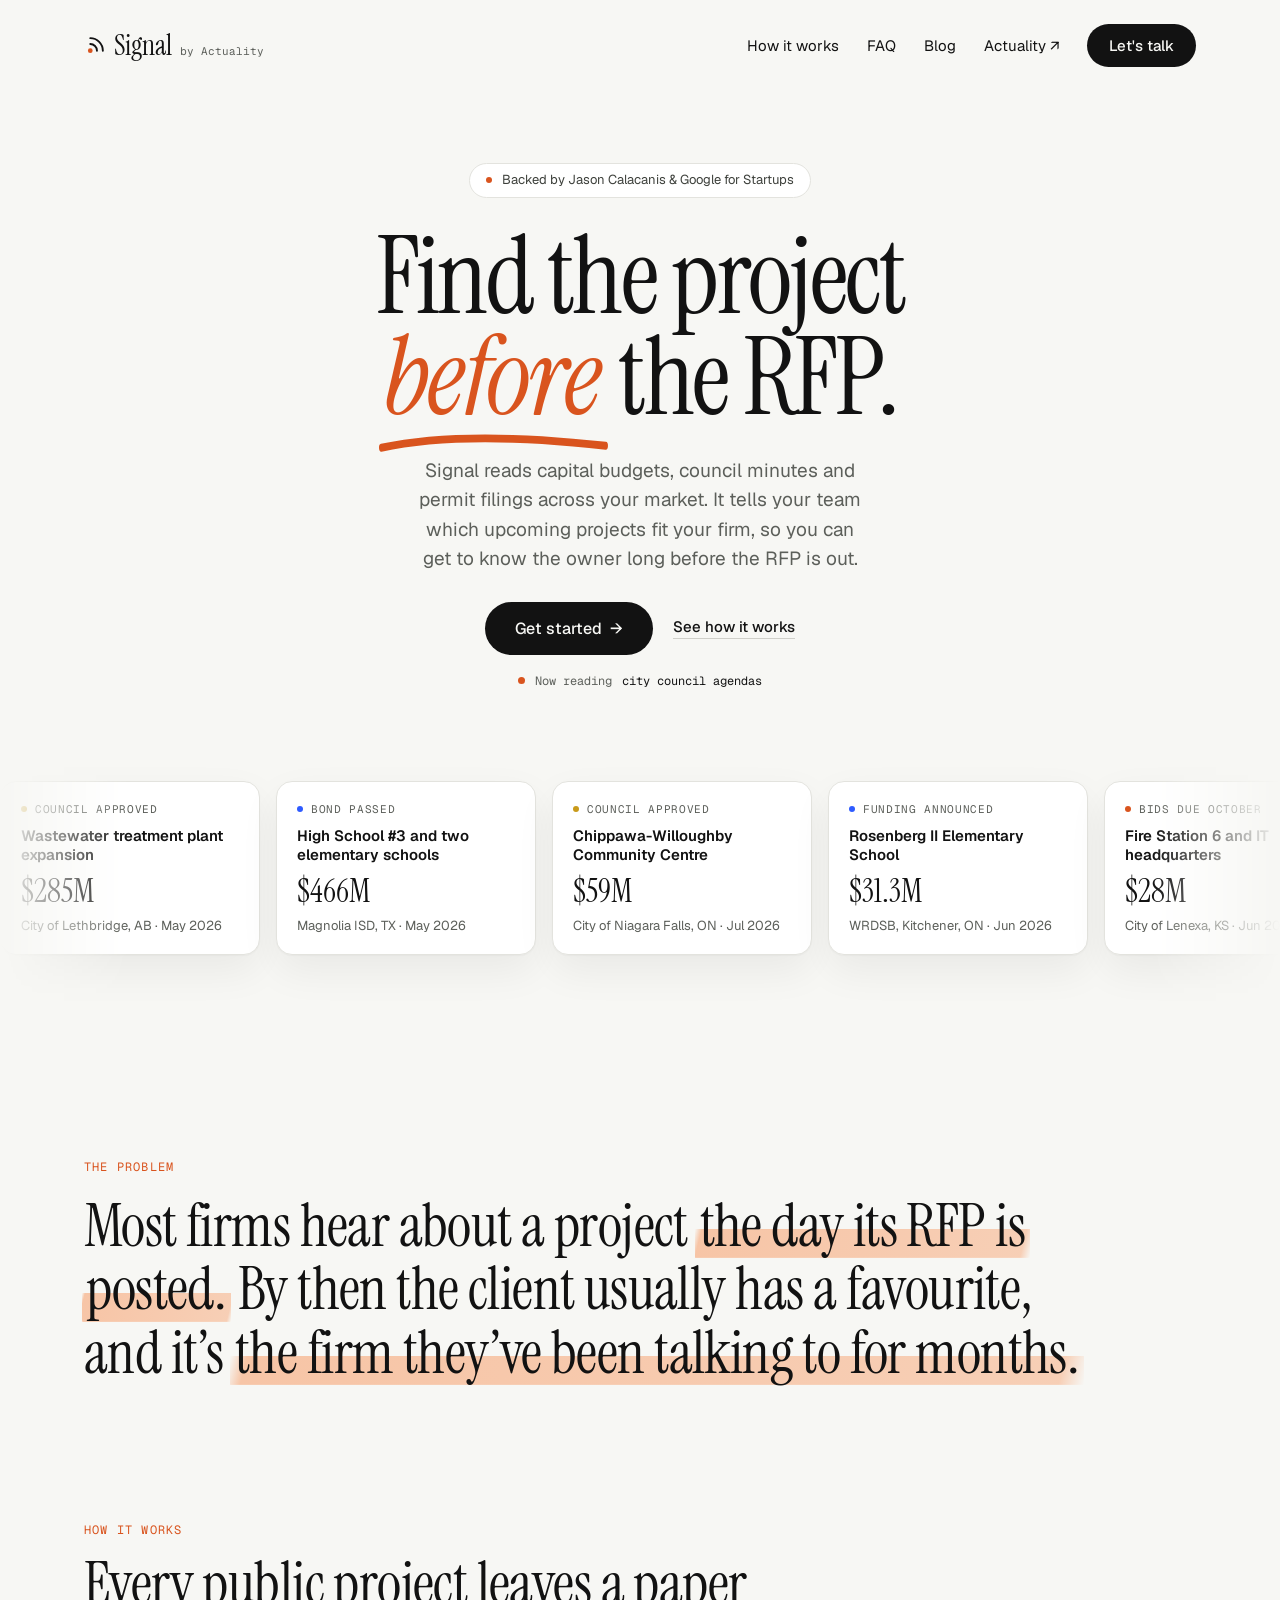
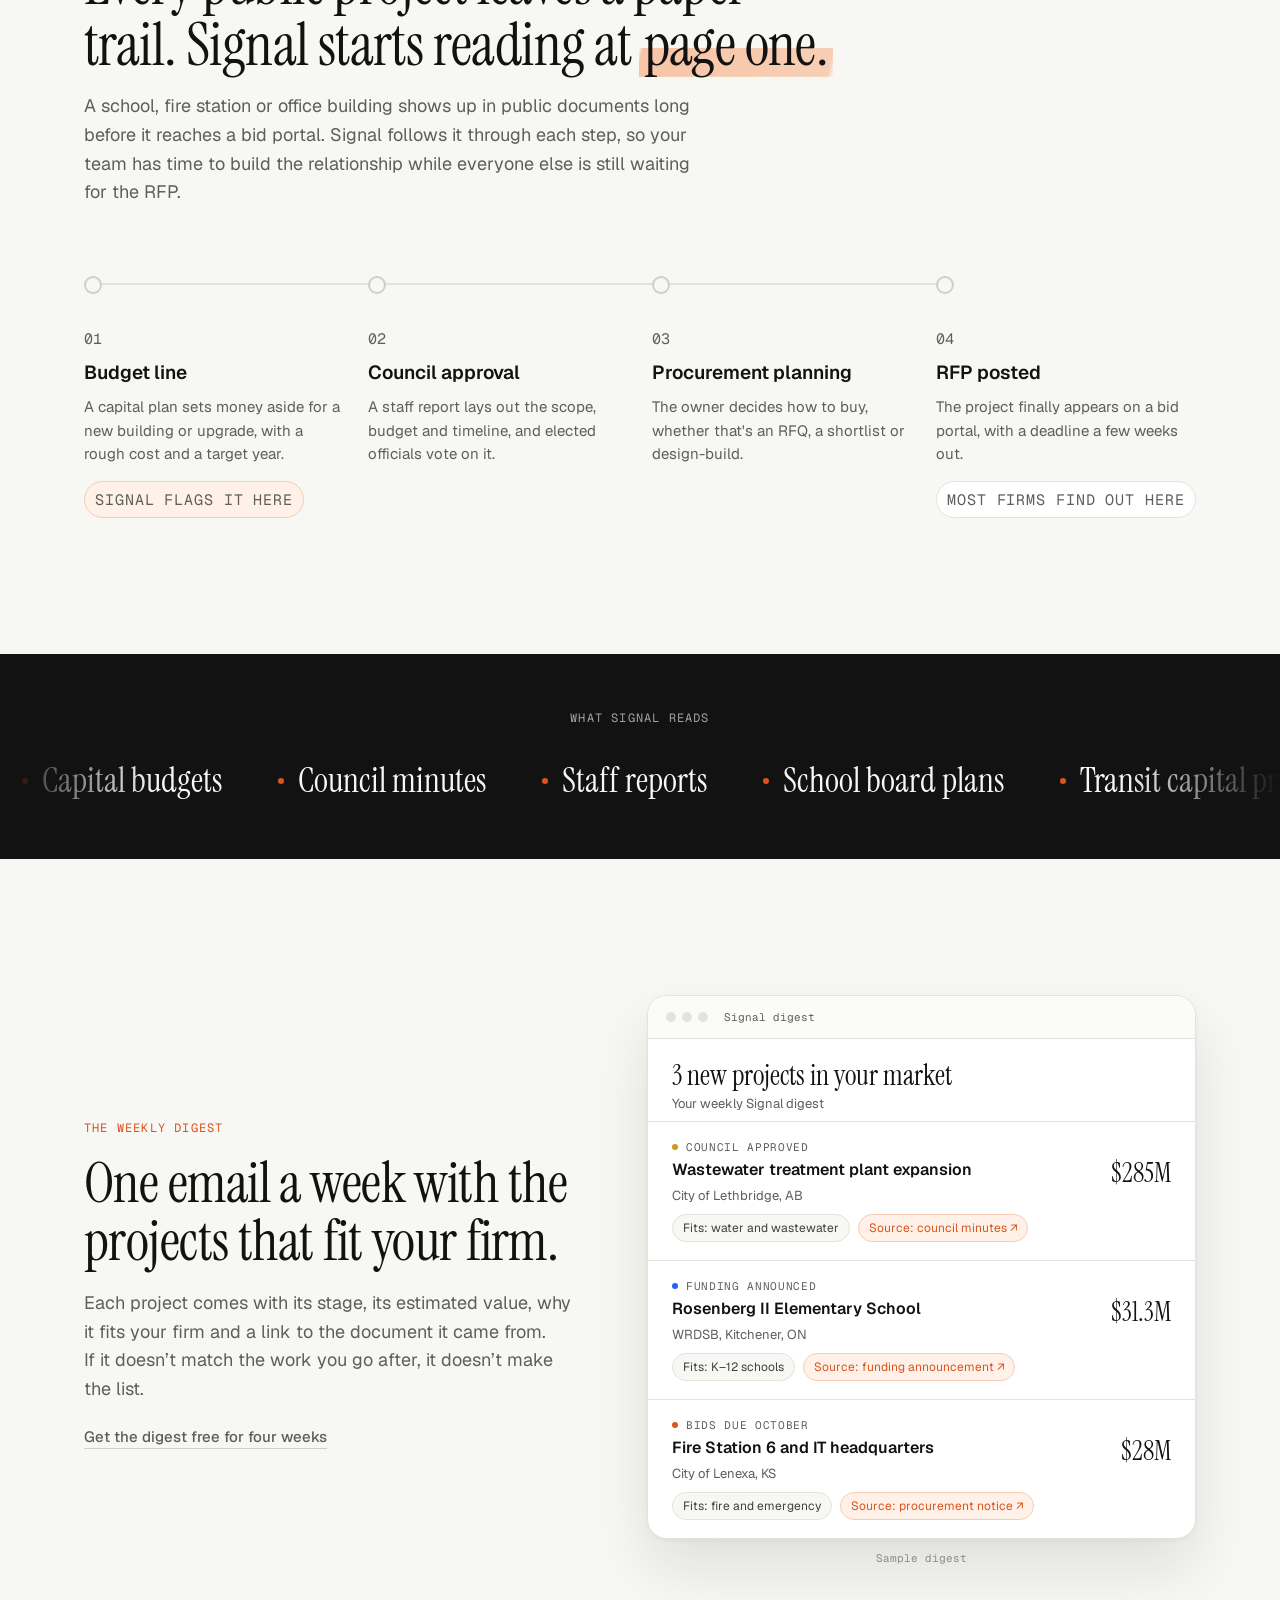
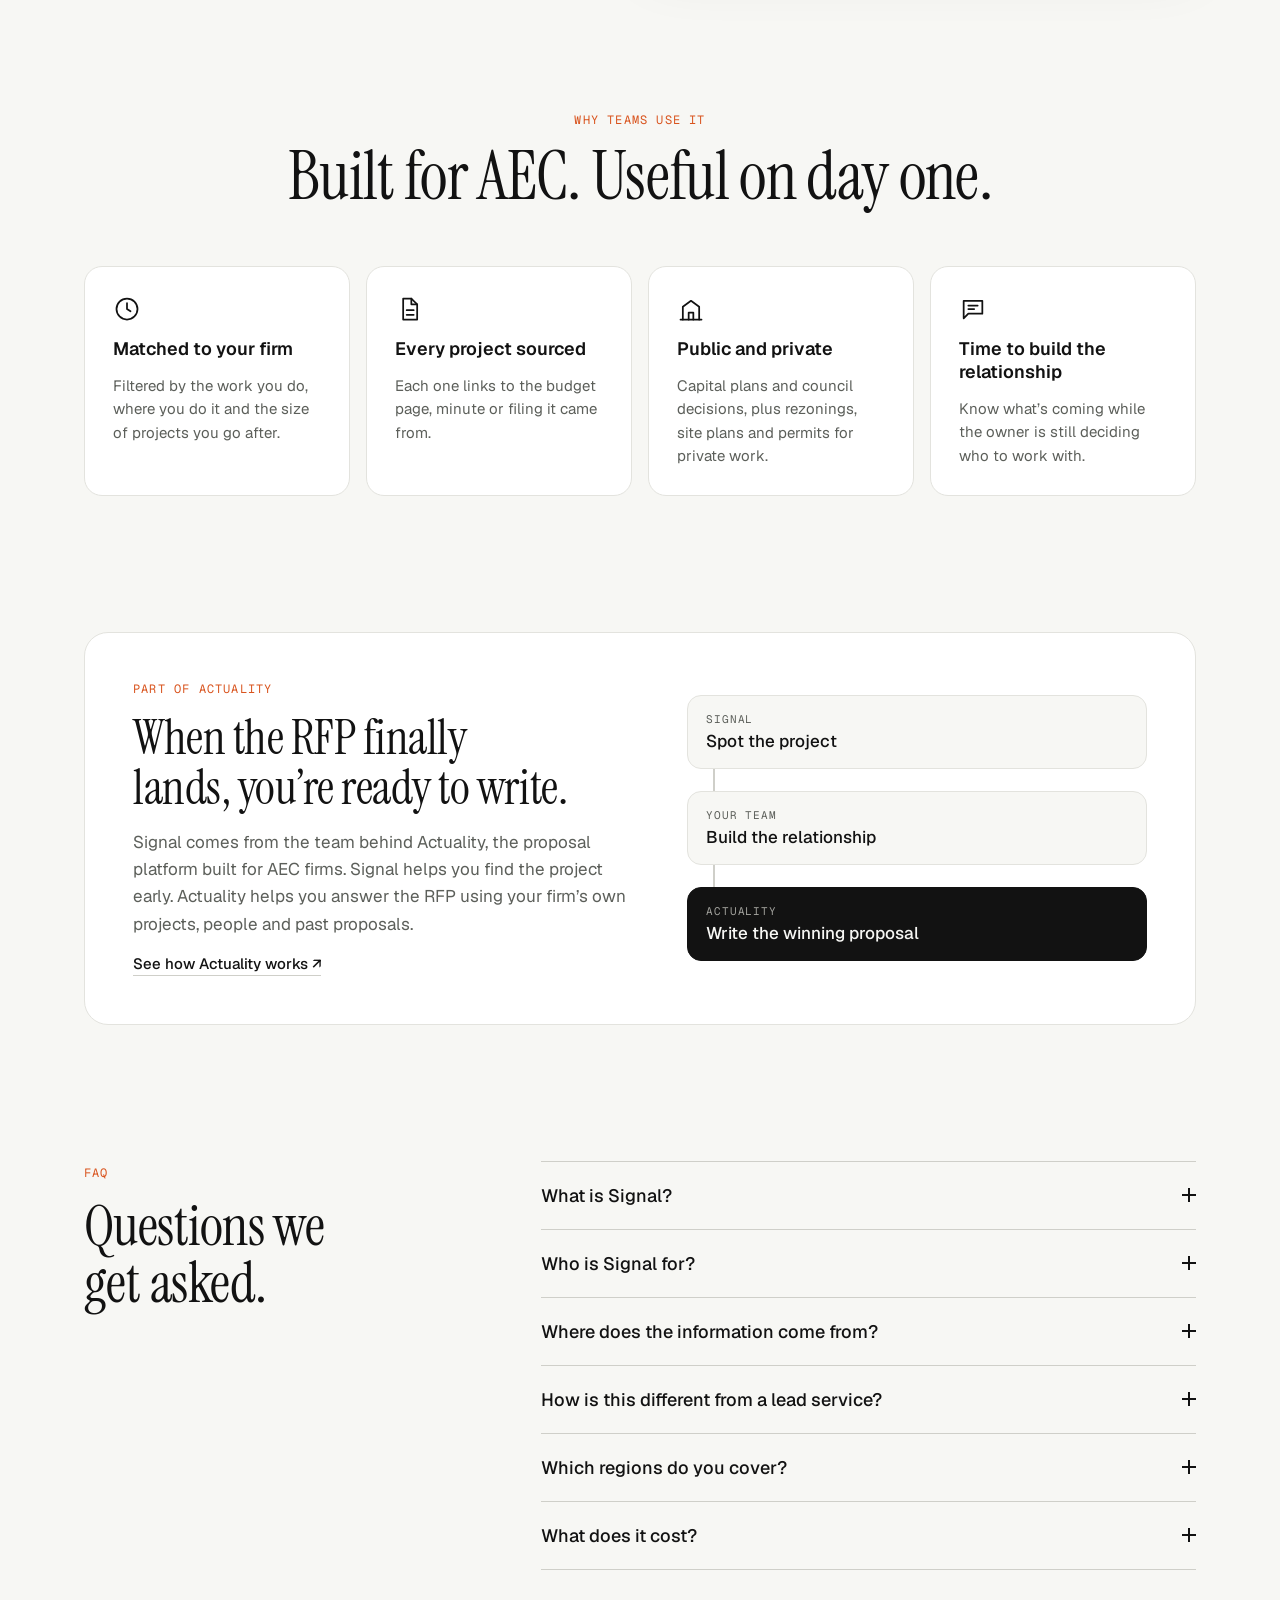
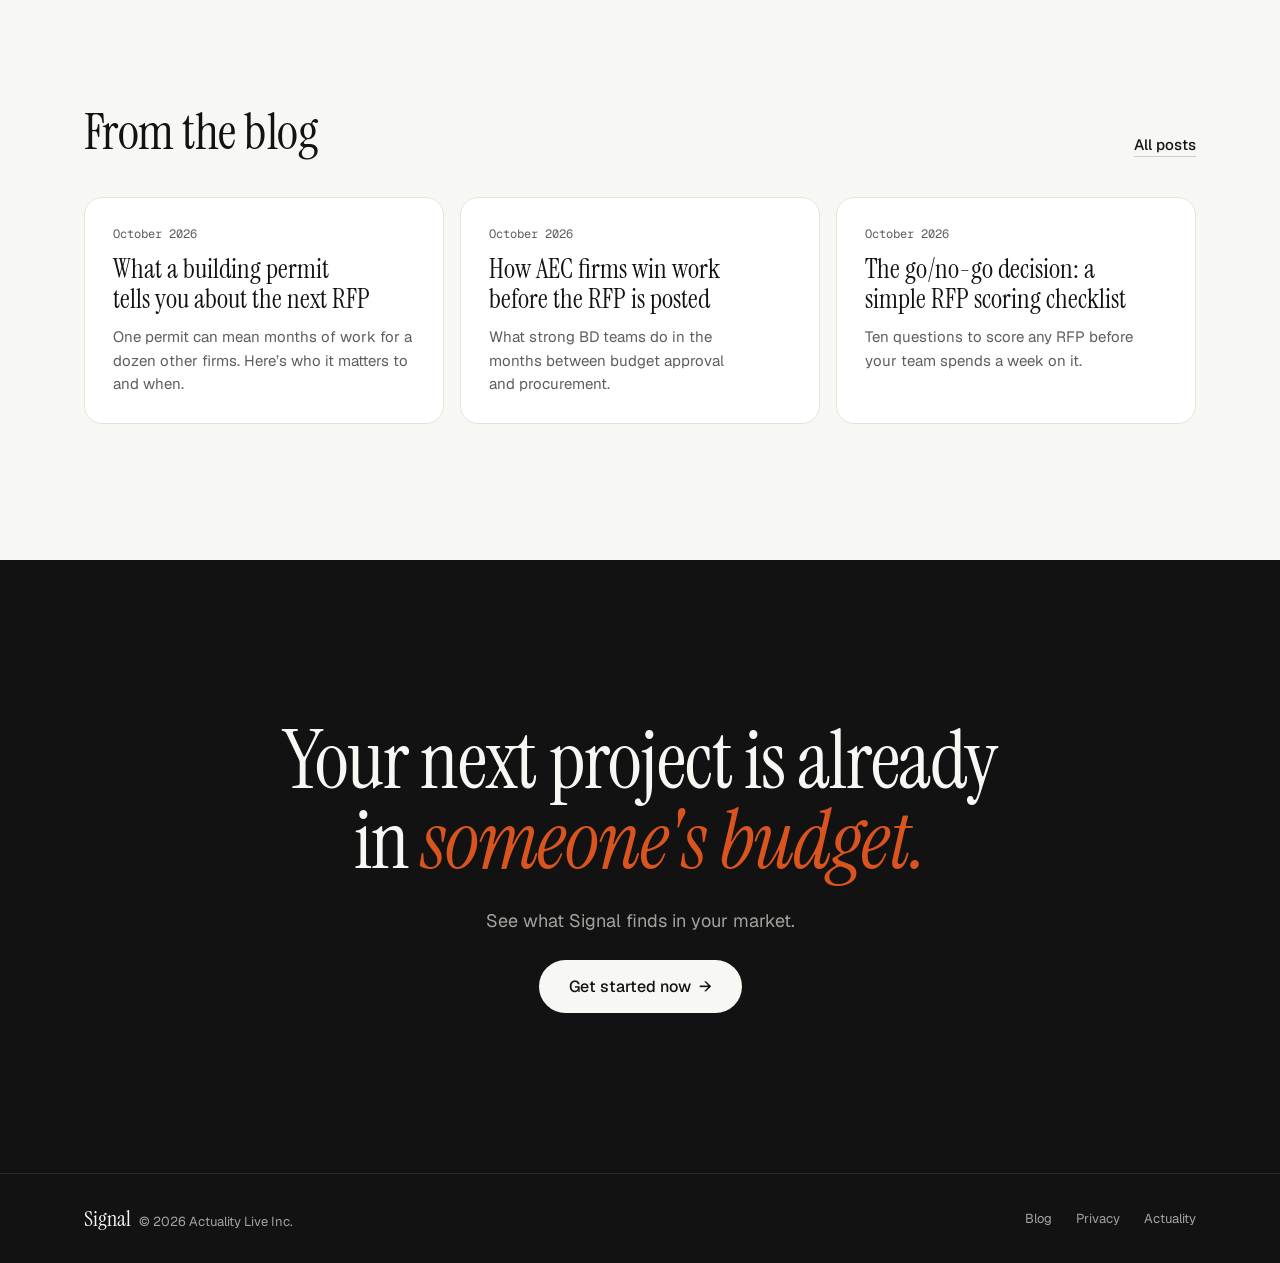
==== commit 614d58e3: "Add files via upload" ====
--- a/index.html
+++ b/index.html
@@ -4,14 +4,14 @@
 <meta charset="utf-8">
 <meta name="viewport" content="width=device-width, initial-scale=1">
 <title>Signal by Actuality | Find AEC projects before the RFP</title>
-<meta name="description" content="Signal reads capital budgets, council minutes and permit filings across your market, then tells your AEC team which projects fit, long before the RFP goes up.">
-<link rel="canonical" href="https://aecsignal.ai/">
+<meta name="description" content="Signal reads capital budgets, council minutes and permit filings across your market and tells your AEC team which upcoming projects fit your firm, long before the RFP is out.">
+<link rel="canonical" href="https://aecsignal.si/">
 <meta property="og:type" content="website">
 <meta property="og:site_name" content="Signal by Actuality">
 <meta property="og:title" content="Signal by Actuality">
-<meta property="og:description" content="Signal reads capital budgets, council minutes and permit filings across your market, then tells your AEC team which projects fit, long before the RFP goes up.">
-<meta property="og:url" content="https://aecsignal.ai/">
-<meta property="og:image" content="https://aecsignal.ai/assets/og-image.png">
+<meta property="og:description" content="Signal reads capital budgets, council minutes and permit filings across your market and tells your AEC team which upcoming projects fit your firm, long before the RFP is out.">
+<meta property="og:url" content="https://aecsignal.si/">
+<meta property="og:image" content="https://aecsignal.si/assets/og-image.png">
 <meta property="og:image:width" content="1200">
 <meta property="og:image:height" content="630">
 <meta name="twitter:card" content="summary_large_image">
@@ -20,13 +20,14 @@
 <link rel="preload" href="assets/fonts/InstrumentSerif-Regular.woff2" as="font" type="font/woff2" crossorigin>
 <link rel="preload" href="assets/fonts/Geist.woff2" as="font" type="font/woff2" crossorigin>
 <link rel="stylesheet" href="assets/site.css">
-<script type="application/ld+json">{"@context": "https://schema.org", "@graph": [{"@type": "Organization", "@id": "https://aecsignal.ai/#org", "name": "Signal by Actuality", "url": "https://aecsignal.ai/", "logo": "https://aecsignal.ai/assets/apple-touch-icon.png", "parentOrganization": {"@type": "Organization", "name": "Actuality Live Inc."}}, {"@type": "WebSite", "@id": "https://aecsignal.ai/#website", "url": "https://aecsignal.ai/", "name": "Signal by Actuality", "publisher": {"@id": "https://aecsignal.ai/#org"}}, {"@type": "FAQPage", "mainEntity": [{"@type": "Question", "name": "What is Signal?", "acceptedAnswer": {"@type": "Answer", "text": "Signal finds AEC projects early. It reads public records like capital budgets, council agendas and permit filings, and sends your team the projects that match your disciplines and regions."}}, {"@type": "Question", "name": "Where does the information come from?", "acceptedAnswer": {"@type": "Answer", "text": "Public sources: municipal and school board capital budgets, council and board agendas, staff reports, funding announcements, rezoning and development applications, and procurement portals. Every project links back to the document it came from."}}, {"@type": "Question", "name": "How is this different from a bid service?", "acceptedAnswer": {"@type": "Answer", "text": "A bid service tells you about an RFP once it's posted. Signal looks for the project in the months before that, while the scope and budget are still being decided."}}, {"@type": "Question", "name": "Which regions do you cover?", "acceptedAnswer": {"@type": "Answer", "text": "We're starting with a focused set of markets in Canada and the US. Tell us where you work when you sign up and we'll let you know if we cover it."}}, {"@type": "Question", "name": "What does it cost?", "acceptedAnswer": {"@type": "Answer", "text": "The weekly digest is free for your first four weeks. If it's useful, we'll talk about pricing after that."}}, {"@type": "Question", "name": "Do I need to connect any software?", "acceptedAnswer": {"@type": "Answer", "text": "No. There's nothing to install, connect or upload. You tell us your disciplines and regions, and the digest arrives by email."}}]}]}</script>
+<script type="application/ld+json">{"@context": "https://schema.org", "@graph": [{"@type": "Organization", "@id": "https://aecsignal.si/#org", "name": "Signal by Actuality", "url": "https://aecsignal.si/", "logo": "https://aecsignal.si/assets/apple-touch-icon.png", "parentOrganization": {"@type": "Organization", "name": "Actuality Live Inc."}}, {"@type": "WebSite", "@id": "https://aecsignal.si/#website", "url": "https://aecsignal.si/", "name": "Signal by Actuality", "publisher": {"@id": "https://aecsignal.si/#org"}}, {"@type": "FAQPage", "mainEntity": [{"@type": "Question", "name": "What is Signal?", "acceptedAnswer": {"@type": "Answer", "text": "Signal finds upcoming AEC projects early. It reads public records like capital budgets, council agendas, rezonings and permit filings, and sends your team the projects that fit your firm, so you can start building the relationship before the RFP is out."}}, {"@type": "Question", "name": "Who is Signal for?", "acceptedAnswer": {"@type": "Answer", "text": "Business development and proposal teams at architecture, engineering and construction firms, and anyone else whose work depends on hearing about projects early."}}, {"@type": "Question", "name": "Where does the information come from?", "acceptedAnswer": {"@type": "Answer", "text": "Public sources: municipal and school board capital budgets, council and board agendas, staff reports, funding announcements, rezoning and development applications, building permits and procurement portals. Every project links back to the document it came from."}}, {"@type": "Question", "name": "How is this different from a lead service?", "acceptedAnswer": {"@type": "Answer", "text": "Most lead services show every firm in a region the same list. Signal filters projects to the work your firm actually does and tells you why each one fits. And because it comes from Actuality, the projects you find can turn into proposals you write in Actuality."}}, {"@type": "Question", "name": "Which regions do you cover?", "acceptedAnswer": {"@type": "Answer", "text": "We’re starting with a focused set of markets in Canada and the US. Tell us where you work when you sign up and we’ll let you know if we cover it."}}, {"@type": "Question", "name": "What does it cost?", "acceptedAnswer": {"@type": "Answer", "text": "The weekly digest is free for your first four weeks. If it’s useful, we’ll talk about pricing after that."}}]}]}</script>
 <script>document.documentElement.classList.add('js');</script>
 <style>
 h1,h2,h3{text-wrap:balance}
 p{text-wrap:pretty}
 .nav-anchor{font-size:15px}
-@media (max-width:760px){.nav-anchor{display:none}}
+@media (max-width:860px){.nav-anchor{display:none}}
+@media (max-width:420px){.nav-links .nav-blog{display:none}}
 
 /* reveal system */
 .js [data-reveal]{opacity:0;transform:translateY(22px);filter:blur(6px);transition:opacity .9s cubic-bezier(.2,.7,.2,1),transform .9s cubic-bezier(.2,.7,.2,1),filter .9s cubic-bezier(.2,.7,.2,1);transition-delay:var(--d,0s)}
@@ -173,8 +174,9 @@
 .latest{padding-bottom:136px;display:flex;flex-direction:column;gap:40px}
 .latest-head{display:flex;flex-wrap:wrap;align-items:end;justify-content:space-between;gap:16px}
 .latest-head h2{font-size:clamp(34px,4vw,52px);line-height:1}
-.post-card{background:var(--white);border:1px solid var(--line);border-radius:18px;padding:28px;display:flex;flex-direction:column;gap:12px;max-width:560px}
-.post-card h3{margin:0;font-family:var(--serif);font-weight:400;font-size:30px;line-height:1.1}
+.post-grid{display:grid;grid-template-columns:repeat(auto-fit,minmax(280px,1fr));gap:16px}
+.post-card{background:var(--white);border:1px solid var(--line);border-radius:18px;padding:28px;display:flex;flex-direction:column;gap:12px}
+.post-card h3{margin:0;font-family:var(--serif);font-weight:400;font-size:27px;line-height:1.1}
 .post-card p{margin:0;font-size:15px;line-height:1.55;color:var(--muted)}
 
 /* final cta */
@@ -187,6 +189,21 @@
 .cta p{margin:0;font-size:18px;color:var(--night-text)}
 
 
+
+
+/* part of actuality */
+.pair{padding-bottom:136px}
+.pair-card{display:grid;grid-template-columns:1.1fr 1fr;gap:48px;align-items:center;background:var(--white);border:1px solid var(--line);border-radius:24px;padding:48px}
+@media (max-width:900px){.pair-card{grid-template-columns:1fr;padding:32px 24px;gap:32px}}
+.pair-copy{display:flex;flex-direction:column;gap:16px;align-items:flex-start}
+.pair-copy h2{font-size:clamp(32px,3.8vw,48px);line-height:1.04}
+.pair-copy p{margin:0;font-size:17px;line-height:1.6;color:var(--muted)}
+.pair-flow{display:flex;flex-direction:column;gap:0}
+.pf{display:flex;flex-direction:column;gap:4px;padding:16px 18px;border:1px solid var(--line);border-radius:14px;background:var(--paper)}
+.pf-k{font-family:var(--mono);font-size:11px;letter-spacing:.08em;text-transform:uppercase;color:var(--muted)}
+.pf-t{font-size:17px;font-weight:500}
+.pf-on{background:var(--ink);border-color:var(--ink)}.pf-on .pf-k{color:var(--night-text)}.pf-on .pf-t{color:var(--paper)}
+.pair-flow i{display:block;width:2px;height:22px;background:var(--line-strong);margin-left:26px}
 
 /* highlighter */
 .hl{color:inherit;background-color:transparent;background-image:linear-gradient(104deg,rgba(247,180,140,0) 0%,rgba(247,180,140,.75) 2%,rgba(247,180,140,.6) 97%,rgba(247,180,140,0) 100%);background-repeat:no-repeat;background-position:0 88%;background-size:100% 38%;-webkit-box-decoration-break:clone;box-decoration-break:clone;padding:0 .08em;margin:0 -.04em;border-radius:.12em}
@@ -225,7 +242,8 @@
   <div class="nav-links">
     <a href="#how" class="nav-anchor">How it works</a>
     <a href="#faq" class="nav-anchor">FAQ</a>
-    <a href="blog/">Blog</a>
+    <a href="blog/" class="nav-blog">Blog</a>
+    <a href="https://www.actuality.live/">Actuality ↗</a>
     <a href="start/" class="btn">Let's talk</a>
   </div>
 </nav>
@@ -233,7 +251,7 @@
 <header class="wrap hero">
   <div class="pill" data-reveal>Backed by Jason Calacanis &amp; Google for Startups</div>
   <h1><span class="w" style="--d:.10s">Find</span> <span class="w" style="--d:.18s">the</span> <span class="w" style="--d:.26s">project</span> <span class="w" style="--d:.38s"><em>before<svg viewBox="0 0 200 12" preserveAspectRatio="none" aria-hidden="true"><path d="M2 8 C 50 2, 120 2, 198 7"/></svg></em></span> <span class="w" style="--d:.50s">the</span> <span class="w" style="--d:.58s">RFP.</span></h1>
-  <p class="sub" data-reveal style="--d:.6s">Signal reads capital budgets, council minutes and permit filings across your market, then tells your team which projects fit, long before the RFP goes up.</p>
+  <p class="sub" data-reveal style="--d:.6s">Signal reads capital budgets, council minutes and permit filings across your market. It tells your team which upcoming projects fit your firm, so you can get to know the owner long before the RFP is out.</p>
   <div class="hero-cta" data-reveal style="--d:.75s">
     <div class="cta-row">
       <a href="start/" class="btn btn-lg">Get started<span class="arr" aria-hidden="true">→</span></a>
@@ -252,14 +270,14 @@
 
 <section class="wrap statement" aria-labelledby="problem-h">
   <span class="eyebrow" data-reveal>The problem</span>
-  <h2 id="problem-h" class="display" data-reveal>Most firms hear about a project <mark class="hl" style="--d:.1s">the day its RFP is posted.</mark> By then the scope is set, the client has a favourite, and your team has <mark class="hl" style="--d:.6s">three weeks to catch up.</mark></h2>
+  <h2 id="problem-h" class="display" data-reveal>Most firms hear about a project <mark class="hl" style="--d:.1s">the day its RFP is posted.</mark> By then the client usually has a favourite, and it’s <mark class="hl" style="--d:.6s">the firm they’ve been talking to for months.</mark></h2>
 </section>
 
 <section class="wrap how" id="how" aria-labelledby="how-h">
   <div class="how-head">
     <span class="eyebrow" data-reveal>How it works</span>
     <h2 id="how-h" class="display" data-reveal>Every public project leaves a paper trail. Signal starts reading at <mark class="hl" style="--d:.3s">page one.</mark></h2>
-    <p data-reveal style="--d:.1s">A school, fire station or treatment plant shows up in public documents months before it reaches a bid portal. Signal follows it through each step and tells you where it stands.</p>
+    <p data-reveal style="--d:.1s">A school, fire station or office building shows up in public documents long before it reaches a bid portal. Signal follows it through each step, so your team has time to build the relationship while everyone else is still waiting for the RFP.</p>
   </div>
   <div class="track" id="track">
     <div class="rail" aria-hidden="true"><i></i></div>
@@ -293,7 +311,7 @@
   <div class="digest-copy">
     <span class="eyebrow" data-reveal>The weekly digest</span>
     <h2 id="digest-h" class="display" data-reveal>One email a week with the projects that fit your firm.</h2>
-    <p data-reveal style="--d:.1s">Each project comes with its stage, its estimated value and a link to the document it came from. If it doesn't match your disciplines or regions, it doesn't make the list.</p>
+    <p data-reveal style="--d:.1s">Each project comes with its stage, its estimated value, why it fits your firm and a link to the document it came from. If it doesn’t match the work you go after, it doesn’t make the list.</p>
     <p data-reveal style="--d:.15s"><a href="start/" class="link">Get the digest free for four weeks</a></p>
   </div>
   <div>
@@ -304,19 +322,19 @@
         <span class="opp-stage has-dot" style="--dc:var(--council)">Council approved</span>
         <strong>Wastewater treatment plant expansion</strong><span class="val">$285M</span>
         <span class="where">City of Lethbridge, AB</span>
-        <span class="why"><span class="chip">Water and wastewater</span><span class="chip">Alberta</span><span class="chip chip-src">Source: council minutes ↗</span></span>
+        <span class="why"><span class="chip">Fits: water and wastewater</span><span class="chip chip-src">Source: council minutes ↗</span></span>
       </div>
       <div class="mail-item" style="--d:.35s">
         <span class="opp-stage has-dot" style="--dc:var(--budget)">Funding announced</span>
         <strong>Rosenberg II Elementary School</strong><span class="val">$31.3M</span>
         <span class="where">WRDSB, Kitchener, ON</span>
-        <span class="why"><span class="chip">Education</span><span class="chip">Ontario</span><span class="chip chip-src">Source: funding announcement ↗</span></span>
+        <span class="why"><span class="chip">Fits: K–12 schools</span><span class="chip chip-src">Source: funding announcement ↗</span></span>
       </div>
       <div class="mail-item" style="--d:.55s">
         <span class="opp-stage has-dot" style="--dc:var(--live)">Bids due October</span>
         <strong>Fire Station 6 and IT headquarters</strong><span class="val">$28M</span>
         <span class="where">City of Lenexa, KS</span>
-        <span class="why"><span class="chip">Municipal</span><span class="chip">Kansas</span><span class="chip chip-src">Source: procurement notice ↗</span></span>
+        <span class="why"><span class="chip">Fits: fire and emergency</span><span class="chip chip-src">Source: procurement notice ↗</span></span>
       </div>
     </div>
     <p class="caption">Sample digest</p>
@@ -331,7 +349,7 @@
   <div class="feature-grid">
     <div class="feature lift" data-reveal style="--d:0s">
       <svg width="28" height="28" viewBox="0 0 24 24" fill="none" stroke="#121212" stroke-width="1.5" stroke-linecap="round" stroke-linejoin="round" aria-hidden="true"><circle cx="12" cy="12" r="9"/><path d="M12 7v5l3 2"/></svg>
-      <strong>Set up in minutes</strong><span>Tell us your disciplines and regions. There's nothing to connect or upload.</span>
+      <strong>Matched to your firm</strong><span>Filtered by the work you do, where you do it and the size of projects you go after.</span>
     </div>
     <div class="feature lift" data-reveal style="--d:.08s">
       <svg width="28" height="28" viewBox="0 0 24 24" fill="none" stroke="#121212" stroke-width="1.5" stroke-linecap="round" stroke-linejoin="round" aria-hidden="true"><path d="M7 3h7l5 5v13H7z"/><path d="M14 3v5h5"/><path d="M10 13h6M10 17h6"/></svg>
@@ -339,11 +357,29 @@
     </div>
     <div class="feature lift" data-reveal style="--d:.16s">
       <svg width="28" height="28" viewBox="0 0 24 24" fill="none" stroke="#121212" stroke-width="1.5" stroke-linecap="round" stroke-linejoin="round" aria-hidden="true"><path d="M3 21h18"/><path d="M5 21V10l7-5 7 5v11"/><path d="M10 21v-6h4v6"/></svg>
-      <strong>Public and private</strong><span>Government capital plans alongside rezonings and development applications.</span>
+      <strong>Public and private</strong><span>Capital plans and council decisions, plus rezonings, site plans and permits for private work.</span>
     </div>
     <div class="feature lift" data-reveal style="--d:.24s">
       <svg width="28" height="28" viewBox="0 0 24 24" fill="none" stroke="#121212" stroke-width="1.5" stroke-linecap="round" stroke-linejoin="round" aria-hidden="true"><path d="M4 5h16v11H8l-4 4z"/><path d="M8 9h8M8 12h5"/></svg>
-      <strong>Ready for your BD meeting</strong><span>The week's best opportunities, sorted by fit, in one email.</span>
+      <strong>Time to build the relationship</strong><span>Know what’s coming while the owner is still deciding who to work with.</span>
+    </div>
+  </div>
+</section>
+
+<section class="wrap pair" aria-labelledby="pair-h">
+  <div class="pair-card" data-reveal>
+    <div class="pair-copy">
+      <span class="eyebrow">Part of Actuality</span>
+      <h2 id="pair-h" class="display">When the RFP finally lands, you’re ready to write.</h2>
+      <p>Signal comes from the team behind Actuality, the proposal platform built for AEC firms. Signal helps you find the project early. Actuality helps you answer the RFP using your firm’s own projects, people and past proposals.</p>
+      <a href="https://www.actuality.live/" class="link">See how Actuality works ↗</a>
+    </div>
+    <div class="pair-flow" aria-hidden="true">
+      <div class="pf"><span class="pf-k">Signal</span><span class="pf-t">Spot the project</span></div>
+      <i></i>
+      <div class="pf"><span class="pf-k">Your team</span><span class="pf-t">Build the relationship</span></div>
+      <i></i>
+      <div class="pf pf-on"><span class="pf-k">Actuality</span><span class="pf-t">Write the winning proposal</span></div>
     </div>
   </div>
 </section>
@@ -351,12 +387,12 @@
 <section class="wrap faq" id="faq" aria-labelledby="faq-h">
   <div><span class="eyebrow" data-reveal>FAQ</span><h2 id="faq-h" class="display" data-reveal style="margin-top:16px">Questions we get asked.</h2></div>
   <div class="faq-list" data-reveal>
-    <details><summary>What is Signal?<span class="pm" aria-hidden="true"></span></summary><p>Signal finds AEC projects early. It reads public records like capital budgets, council agendas and permit filings, and sends your team the projects that match your disciplines and regions.</p></details>
-    <details><summary>Where does the information come from?<span class="pm" aria-hidden="true"></span></summary><p>Public sources: municipal and school board capital budgets, council and board agendas, staff reports, funding announcements, rezoning and development applications, and procurement portals. Every project links back to the document it came from.</p></details>
-    <details><summary>How is this different from a bid service?<span class="pm" aria-hidden="true"></span></summary><p>A bid service tells you about an RFP once it's posted. Signal looks for the project in the months before that, while the scope and budget are still being decided.</p></details>
-    <details><summary>Which regions do you cover?<span class="pm" aria-hidden="true"></span></summary><p>We're starting with a focused set of markets in Canada and the US. Tell us where you work when you sign up and we'll let you know if we cover it.</p></details>
-    <details><summary>What does it cost?<span class="pm" aria-hidden="true"></span></summary><p>The weekly digest is free for your first four weeks. If it's useful, we'll talk about pricing after that.</p></details>
-    <details><summary>Do I need to connect any software?<span class="pm" aria-hidden="true"></span></summary><p>No. There's nothing to install, connect or upload. You tell us your disciplines and regions, and the digest arrives by email.</p></details>
+    <details><summary>What is Signal?<span class="pm" aria-hidden="true"></span></summary><p>Signal finds upcoming AEC projects early. It reads public records like capital budgets, council agendas, rezonings and permit filings, and sends your team the projects that fit your firm, so you can start building the relationship before the RFP is out.</p></details>
+    <details><summary>Who is Signal for?<span class="pm" aria-hidden="true"></span></summary><p>Business development and proposal teams at architecture, engineering and construction firms, and anyone else whose work depends on hearing about projects early.</p></details>
+    <details><summary>Where does the information come from?<span class="pm" aria-hidden="true"></span></summary><p>Public sources: municipal and school board capital budgets, council and board agendas, staff reports, funding announcements, rezoning and development applications, building permits and procurement portals. Every project links back to the document it came from.</p></details>
+    <details><summary>How is this different from a lead service?<span class="pm" aria-hidden="true"></span></summary><p>Most lead services show every firm in a region the same list. Signal filters projects to the work your firm actually does and tells you why each one fits. And because it comes from Actuality, the projects you find can turn into proposals you write in Actuality.</p></details>
+    <details><summary>Which regions do you cover?<span class="pm" aria-hidden="true"></span></summary><p>We’re starting with a focused set of markets in Canada and the US. Tell us where you work when you sign up and we’ll let you know if we cover it.</p></details>
+    <details><summary>What does it cost?<span class="pm" aria-hidden="true"></span></summary><p>The weekly digest is free for your first four weeks. If it’s useful, we’ll talk about pricing after that.</p></details>
   </div>
 </section>
 
@@ -365,11 +401,23 @@
     <h2 id="latest-h" class="display" data-reveal>From the blog</h2>
     <a href="blog/" class="link">All posts</a>
   </div>
-  <a href="blog/finding-projects-before-the-rfp/" class="post-card lift" data-reveal>
-    <span class="meta">October 2026</span>
-    <h3>Where public projects show up before the RFP</h3>
-    <p>A project usually leaves a paper trail months before procurement. Here's where to look for it.</p>
-  </a>
+  <div class="post-grid">
+    <a href="blog/what-a-building-permit-tells-you/" class="post-card lift" data-reveal>
+      <span class="meta">October 2026</span>
+      <h3>What a building permit tells you about the next RFP</h3>
+      <p>One permit can mean months of work for a dozen other firms. Here’s who it matters to and when.</p>
+    </a>
+    <a href="blog/how-aec-firms-win-before-the-rfp/" class="post-card lift" data-reveal style="--d:.08s">
+      <span class="meta">October 2026</span>
+      <h3>How AEC firms win work before the RFP is posted</h3>
+      <p>What strong BD teams do in the months between budget approval and procurement.</p>
+    </a>
+    <a href="blog/rfp-go-no-go-checklist/" class="post-card lift" data-reveal style="--d:.16s">
+      <span class="meta">October 2026</span>
+      <h3>The go/no-go decision: a simple RFP scoring checklist</h3>
+      <p>Ten questions to score any RFP before your team spends a week on it.</p>
+    </a>
+  </div>
 </section>
 
 <section class="night cta" id="demo" aria-labelledby="demo-h">
@@ -384,7 +432,7 @@
 <footer class="footer">
   <div class="wrap">
     <span class="footer-brand"><span>Signal</span><span>© 2026 Actuality Live Inc.</span></span>
-    <div class="footer-links"><a href="blog/">Blog</a><a href="privacy/">Privacy</a></div>
+    <div class="footer-links"><a href="blog/">Blog</a><a href="privacy/">Privacy</a><a href="https://www.actuality.live/">Actuality</a></div>
   </div>
 </footer>
 
--- a/assets/site.css
+++ b/assets/site.css
@@ -82,3 +82,20 @@
 
 h1,h2,h3{text-wrap:balance}
 p{text-wrap:pretty}
+
+@media (max-width:420px){.nav-links .nav-blog{display:none}}
+
+.more{margin-top:48px;padding-top:24px;border-top:1px solid var(--line)}
+.more ul{list-style:none;padding:0;margin:12px 0 0}
+.more li{margin:0 0 10px}
+.more a{font-family:var(--serif);font-size:24px;line-height:1.2;color:var(--ink);text-decoration:none}
+.more a:hover{text-decoration:underline}
+.prose h3{font-family:var(--sans);font-size:19px;font-weight:600;margin:32px 0 6px;color:var(--ink)}
+.prose ul,.prose ol{padding-left:22px}
+.prose li{margin:0 0 8px}
+.table-wrap{overflow-x:auto;margin:24px 0;border:1px solid var(--line);border-radius:14px;background:var(--white)}
+.table-wrap table{border-collapse:collapse;width:100%;min-width:600px;font-size:15px}
+.table-wrap th,.table-wrap td{text-align:left;padding:12px 14px;border-bottom:1px solid var(--line);vertical-align:top;color:var(--soft);line-height:1.45}
+.table-wrap th{font-family:var(--mono);font-size:12px;font-weight:400;text-transform:uppercase;letter-spacing:.06em;color:var(--muted);background:#FBFBF9}
+.table-wrap tr:last-child td{border-bottom:0}
+.table-wrap td:first-child{color:var(--ink);font-weight:500}
